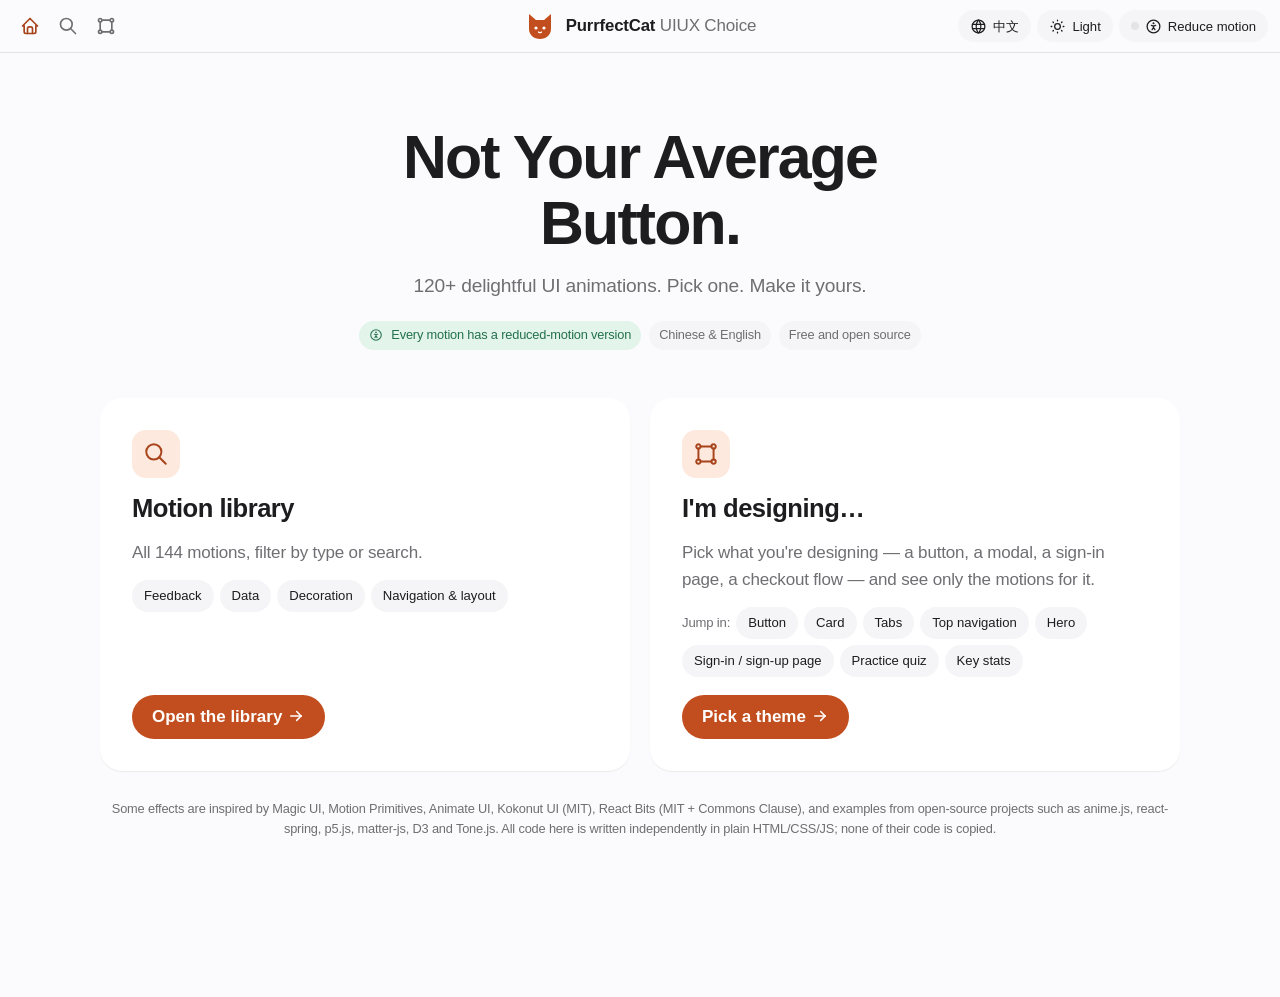
==== site/index.html @ 29e9e431 "First version of PurrfectCat" ====
<!doctype html>
<html lang="zh-CN">
<head>
<meta charset="utf-8">
<meta name="viewport" content="width=device-width, initial-scale=1">
<title>PurrfectCat UIUX Choice</title>
<meta name="description" content="选网站类型、选栏目、选动效，拿到提示词、需求清单和能运行的代码。每个动效都附带减弱动效方案。 Pick a site type, sections and motions — every motion ships with a reduced-motion version.">
<meta name="color-scheme" content="light dark">
<link rel="icon" href="data:image/svg+xml,%3Csvg xmlns='http://www.w3.org/2000/svg' viewBox='0 0 64 64'%3E%3Cpath fill='%23d95f2e' d='M10 8l14 12h16l14-12v30c0 12-10 20-22 20S10 50 10 38z'/%3E%3C/svg%3E">
<script>
  // 先设好主题和减弱动效，避免页面闪一下
  (function () {
    var d = document.documentElement, t = null, r = null;
    try { t = localStorage.getItem("pc-theme"); r = localStorage.getItem("pc-rm"); } catch (e) {}
    d.dataset.theme = t || (matchMedia("(prefers-color-scheme: dark)").matches ? "dark" : "light");
    d.dataset.rm = (r === null ? matchMedia("(prefers-reduced-motion: reduce)").matches : r === "1") ? "1" : "0";
  })();
</script>
<link rel="stylesheet" href="assets/style.css">
</head>
<body>
<a class="sr-only" href="#app">跳到主要内容 / Skip to content</a>
<header class="top">
  <div class="wrap">
    <div class="navicons" id="navicons"></div>
    <a class="brand" href="#" aria-label="PurrfectCat UIUX Choice — 首页 / Home">
      <svg viewBox="0 0 64 64" aria-hidden="true">
        <path fill="var(--accent)" d="M10 8l14 12h16l14-12v30c0 12-10 20-22 20S10 50 10 38z"/>
        <circle cx="24" cy="36" r="3.2" fill="var(--surface)"/>
        <circle cx="40" cy="36" r="3.2" fill="var(--surface)"/>
        <path d="M29 44q3 3 6 0" stroke="var(--surface)" stroke-width="2.4" fill="none" stroke-linecap="round"/>
      </svg>
      <div><b>PurrfectCat</b> <span>UIUX Choice</span><div id="tagline" class="sr-only"></div></div>
    </a>
    <div class="tools">
      <button type="button" class="chip" id="btn-lang"></button>
      <button type="button" class="chip" id="btn-theme"></button>
      <button type="button" class="chip" id="btn-rm" aria-pressed="false"></button>
    </div>
  </div>
</header>

<main class="wrap" id="app" tabindex="-1"></main>

<div class="bar" id="bar" hidden>
  <div class="wrap">
    <nav aria-label="步骤 / Steps"><ol class="steps" id="steps"></ol></nav>
    <div id="barsum"></div>
    <div class="helpbox" id="helpbox" hidden></div>
  </div>
</div>
<dialog id="dlg"></dialog>
<div class="toast" id="toast" role="status" aria-live="polite"></div>

<noscript><p class="wrap">这个网站需要开启 JavaScript。This site needs JavaScript.</p></noscript>
<script src="assets/content.js"></script>
<script src="assets/previews.js"></script>
<script src="assets/app.js"></script>
</body>
</html>
---- site/assets/style.css ----
/* PurrfectCat UIUX Choice */
:root {
  --bg: #fbfbfd;
  --surface: #ffffff;
  --surface-2: #f5f5f7;
  --ink: #1d1d1f;
  --muted: #6e6e73;
  --border: #e3e3e8;
  --accent: #c24e1f;
  --accent-ink: #a8431b;
  --accent-soft: #fde9dd;
  --ok: #23704c;
  --ok-soft: #e3f4ea;
  --bad: #c2413a;
  --bad-soft: #fbe5e3;
  --shadow-sm: 0 1px 2px rgb(0 0 0 / 0.04), 0 1px 1px rgb(0 0 0 / 0.03);
  --shadow-md: 0 8px 30px rgb(0 0 0 / 0.08);
  --r-sm: 10px;
  --r-md: 14px;
  --r-lg: 18px;
  --font: -apple-system, BlinkMacSystemFont, "SF Pro Text", "Segoe UI", Roboto, "PingFang SC", "Hiragino Sans GB", "Microsoft YaHei", sans-serif;
  --mono: ui-monospace, SFMono-Regular, Menlo, Consolas, monospace;
  --fast: 150ms;
  --base: 250ms;
  --ease: cubic-bezier(0.2, 0.8, 0.2, 1);
  color-scheme: light;
}
[data-theme="dark"] {
  --bg: #000000;
  --surface: #1c1c1e;
  --surface-2: #2c2c2e;
  --ink: #f5f5f7;
  --muted: #98989d;
  --border: #38383a;
  --accent: #f08a5d;
  --accent-ink: #f6a982;
  --accent-soft: #3b2519;
  --ok: #5cc493;
  --ok-soft: #173326;
  --bad: #ef7d74;
  --bad-soft: #3a1c1a;
  --shadow-sm: 0 1px 2px rgb(0 0 0 / 0.5);
  --shadow-md: 0 8px 30px rgb(0 0 0 / 0.6);
  color-scheme: dark;
}

* { box-sizing: border-box; }
html { -webkit-text-size-adjust: 100%; }
body { margin: 0; background: var(--bg); color: var(--ink); font: 16px/1.6 var(--font); }
a { color: var(--accent-ink); }
button { font: inherit; color: inherit; }
:focus-visible { outline: 3px solid var(--accent); outline-offset: 2px; border-radius: 6px; }
.sr-only { position: absolute; width: 1px; height: 1px; overflow: hidden; clip: rect(0 0 0 0); white-space: nowrap; }
code { font-family: var(--mono); font-size: 0.88em; background: var(--surface-2); padding: 0.1em 0.35em; border-radius: 5px; }

.wrap { max-width: 1120px; margin: 0 auto; padding: 0 20px; }

/* ---------- 顶栏 ---------- */
.top { position: sticky; top: 0; z-index: 20; background: color-mix(in srgb, var(--bg) 88%, transparent); backdrop-filter: blur(10px); border-bottom: 1px solid var(--border); }
.top .wrap { display: flex; align-items: center; gap: 12px; height: 60px; }
.brand { display: flex; align-items: center; gap: 10px; text-decoration: none; color: var(--ink); margin-right: auto; }
.brand svg { width: 32px; height: 32px; flex: none; }
.brand b { font-size: 1.05rem; letter-spacing: -0.01em; }
.brand span { color: var(--muted); font-weight: 500; }
.tools { display: flex; gap: 6px; align-items: center; }
.chip { display: inline-flex; align-items: center; gap: 6px; height: 36px; padding: 0 12px; border: 1px solid var(--border); border-radius: 999px; background: var(--surface); cursor: pointer; font-size: 0.875rem; white-space: nowrap; }
.chip:hover { border-color: var(--accent); }
.chip[aria-pressed="true"] { background: var(--accent-soft); border-color: var(--accent); color: var(--accent-ink); }
.chip .dot { width: 8px; height: 8px; border-radius: 50%; background: var(--border); }
.chip[aria-pressed="true"] .dot { background: var(--accent); }

/* ---------- 步骤条 ---------- */
.steps { display: flex; gap: 8px; list-style: none; padding: 6px 0 10px; margin: 0; overflow-x: auto; }
.steps li { flex: 1; min-width: 120px; }
.steps button { width: 100%; display: flex; align-items: center; gap: 10px; padding: 10px 12px; border: 0; border-radius: var(--r-md); background: transparent; color: var(--muted); cursor: pointer; text-align: left; }
.steps button:disabled { cursor: default; opacity: 0.55; }
.steps .n { width: 26px; height: 26px; flex: none; display: grid; place-items: center; border-radius: 50%; border: 2px solid var(--border); font-size: 0.8rem; font-weight: 700; }
.steps [aria-current="step"] { background: var(--surface); color: var(--ink); box-shadow: var(--shadow-sm); }
.steps [aria-current="step"] .n { border-color: var(--accent); background: var(--accent); color: #fff; }
.steps .done .n { border-color: var(--accent); color: var(--accent-ink); }
.steps small { display: block; font-size: 0.75rem; white-space: nowrap; }

/* ---------- 标题区 ---------- */
.head { padding: 28px 0 18px; }
.head h1 { font-size: clamp(1.6rem, 3.2vw, 2.3rem); line-height: 1.2; letter-spacing: -0.02em; margin: 0 0 8px; }
.head p { margin: 0; color: var(--muted); max-width: 62ch; }
.hero-note { display: flex; flex-wrap: wrap; gap: 8px; margin-top: 14px; }
.pill { display: inline-flex; align-items: center; gap: 6px; padding: 4px 10px; border-radius: 999px; background: var(--surface-2); font-size: 0.8rem; color: var(--muted); }
.pill.accent { background: var(--accent-soft); color: var(--accent-ink); }
.pill.ok { background: var(--ok-soft); color: var(--ok); }

/* ---------- 网格与卡片 ---------- */
.grid { display: grid; gap: 14px; grid-template-columns: repeat(auto-fill, minmax(240px, 1fr)); padding-bottom: 120px; }
.card { position: relative; background: var(--surface); border: 1.5px solid var(--border); border-radius: var(--r-lg); padding: 18px; transition: border-color var(--fast), box-shadow var(--fast), transform var(--fast) var(--ease); }
.card.pick { cursor: pointer; }
.card.pick:hover { border-color: color-mix(in srgb, var(--accent) 50%, var(--border)); box-shadow: var(--shadow-md); }
.card.is-on { border-color: var(--accent); box-shadow: 0 0 0 3px var(--accent-soft); }
.card.is-off { opacity: 0.6; }
.card h3 { margin: 0 0 4px; font-size: 1.05rem; }
.card p { margin: 0; color: var(--muted); font-size: 0.9rem; }
.card .icon { font-size: 1.7rem; line-height: 1; margin-bottom: 10px; }
.card .meta { display: flex; flex-wrap: wrap; gap: 6px; margin-top: 12px; }
.card .ex { font-size: 0.8rem; margin-top: 6px; }
.card input[type="checkbox"], .card input[type="radio"] { position: absolute; opacity: 0; inset: 0; width: 100%; height: 100%; margin: 0; cursor: pointer; }
.card input:disabled { cursor: not-allowed; }
.card:has(input:focus-visible) { outline: 3px solid var(--accent); outline-offset: 2px; }
.check-mark { position: absolute; top: 14px; right: 14px; width: 24px; height: 24px; border-radius: 50%; border: 2px solid var(--border); display: grid; place-items: center; background: var(--surface); }
.check-mark svg { width: 14px; height: 14px; stroke: #fff; stroke-width: 3; fill: none; opacity: 0; }
.is-on .check-mark { background: var(--accent); border-color: var(--accent); }
.is-on .check-mark svg { opacity: 1; }
.card .more { position: relative; z-index: 2; margin-top: 12px; }
.linkbtn { border: 0; background: none; padding: 0; color: var(--accent-ink); cursor: pointer; font-size: 0.85rem; text-decoration: underline; text-underline-offset: 3px; }
.req { margin: 10px 0 0; padding: 12px; border-radius: var(--r-md); background: var(--surface-2); font-size: 0.85rem; color: var(--ink); }
.req dt { font-weight: 700; }
.req dd { margin: 0 0 8px; color: var(--muted); }

.group-title { display: flex; align-items: baseline; gap: 10px; margin: 26px 0 12px; }
.group-title h2 { margin: 0; font-size: 1.15rem; }
.group-title p { margin: 0; color: var(--muted); font-size: 0.9rem; }
.grid.flush { padding-bottom: 0; }
.spacer { height: 120px; }

/* ---------- 动效卡 ---------- */
.tabs { display: flex; gap: 6px; flex-wrap: wrap; margin: 4px 0 6px; }
.tabs button { height: 36px; padding: 0 14px; border-radius: 999px; border: 1px solid var(--border); background: var(--surface); cursor: pointer; font-size: 0.9rem; }
.tabs button[aria-selected="true"] { background: var(--ink); color: var(--bg); border-color: var(--ink); }
.tabs .count { opacity: 0.6; margin-left: 4px; }

.mcard { padding: 0; overflow: hidden; display: flex; flex-direction: column; }
.stage { position: relative; height: 132px; display: grid; place-items: center; background: var(--surface-2); border-bottom: 1px solid var(--border); overflow: hidden; isolation: isolate; }
.stage .hint { position: absolute; left: 10px; bottom: 8px; font-size: 0.72rem; color: var(--muted); pointer-events: none; }
.stage .playbtn { position: absolute; right: 8px; bottom: 8px; z-index: 3; height: 28px; padding: 0 10px; border-radius: 999px; border: 1px solid var(--border); background: var(--surface); font-size: 0.75rem; cursor: pointer; }
.mcard .stage { z-index: 1; cursor: pointer; }
.mcard .check-mark { top: 146px; }
.mcard .foot .more { white-space: nowrap; }
.mcard .body { padding: 14px 16px 6px; flex: 1; }
.mcard .body h3 { padding-right: 30px; }
.mcard .foot { display: flex; justify-content: space-between; align-items: center; gap: 8px; padding: 10px 16px 14px; }
.mcard .facts { font-size: 0.78rem; color: var(--muted); }
.usedin { font-size: 0.78rem; color: var(--muted); margin-top: 8px; }
.refline { font-size: 0.75rem; color: var(--muted); margin: 4px 0 0; }
.ext .stage { background: repeating-linear-gradient(-45deg, var(--surface-2) 0 10px, var(--surface) 10px 20px); }
.ext .stage span { padding: 6px 12px; border-radius: 999px; background: var(--surface); border: 1px solid var(--border); font-size: 0.8rem; color: var(--muted); }

.group-title.cat { margin-top: 34px; padding-top: 18px; border-top: 1px solid var(--border); }
.mgroup { margin: 14px 0 6px; }
.mgroup__title { display: flex; align-items: center; gap: 8px; margin: 0 0 10px; font-size: 0.95rem; }
.mtools { display: flex; flex-wrap: wrap; align-items: center; gap: 10px 14px; margin: 12px 0 0; font-size: 0.85rem; color: var(--muted); }
.pill.rec { font-size: 0.7rem; padding: 2px 8px; vertical-align: 2px; }

.entry { display: flex; align-items: center; justify-content: space-between; gap: 12px 20px; flex-wrap: wrap; margin: 0 0 16px; padding: 14px 18px; border: 1.5px dashed var(--accent); border-radius: var(--r-lg); background: var(--accent-soft); }
.entry b { display: block; }
.entry span { color: var(--muted); font-size: 0.9rem; }
.back-site { margin-bottom: 10px; }
.chips { display: flex; flex-wrap: wrap; gap: 6px; margin: 10px 0; }
.chips .chip { height: 32px; font-size: 0.82rem; }
.search input { width: min(420px, 100%); height: 40px; padding: 0 14px; border: 1.5px solid var(--border); border-radius: 999px; background: var(--surface); color: var(--ink); font: inherit; }
.search input:focus-visible { outline: 3px solid var(--accent); outline-offset: 1px; }
.mgroup__title small { color: var(--muted); font-weight: 400; font-size: 0.8rem; }
.pill.tpill { padding: 1px 8px; font-size: 0.72rem; background: var(--surface-2); }
.empty { color: var(--muted); padding: 30px 0; }

/* ---------- 首页 ---------- */
.home { padding: 40px 0 80px; }
.home h1 { font-size: clamp(1.8rem, 4vw, 2.8rem); line-height: 1.15; letter-spacing: -0.02em; margin: 0 0 12px; max-width: 20ch; }
.home__lead { color: var(--muted); max-width: 60ch; margin: 0; font-size: 1.05rem; }
.entries { display: grid; grid-template-columns: repeat(auto-fit, minmax(300px, 1fr)); gap: 16px; margin: 32px 0 24px; }
.entry-card { display: flex; flex-direction: column; gap: 10px; padding: 24px; border: 1.5px solid var(--border); border-radius: var(--r-lg); background: var(--surface); }
.entry-card__icon { font-size: 2rem; line-height: 1; }
.entry-card h2 { margin: 0; font-size: 1.35rem; }
.entry-card p { margin: 0; color: var(--muted); }
.entry-card__chips { display: flex; flex-wrap: wrap; gap: 6px; align-items: center; margin: 4px 0 8px; }
.entry-card__chips .chip { height: 32px; font-size: 0.82rem; }
.entry-card .btn { align-self: flex-start; margin-top: auto; }
.quick { font-size: 0.82rem; color: var(--muted); }
.steps[hidden], .bar[hidden] { display: none; }

/* ---------- 筛选与分组 ---------- */
.filters { display: flex; flex-wrap: wrap; gap: 6px; align-items: center; margin: 4px 0 12px; }
.filters__label { font-size: 0.85rem; color: var(--muted); margin-right: 4px; }
.filters .chip { height: 32px; font-size: 0.82rem; }
.fblock { margin: 8px 0 28px; padding-top: 18px; border-top: 1px solid var(--border); }
.fblock__title { margin: 0 0 6px; font-size: 1.3rem; }
.cards { display: grid; gap: 12px; grid-template-columns: repeat(auto-fill, minmax(210px, 1fr)); }

/* ---------- 动效卡：预览 + 名字 + 复制 ---------- */
.mcard { padding: 0; overflow: hidden; display: flex; flex-direction: column; }
.mcard .stage { height: 128px; }
.pickbox { position: absolute; top: 134px; right: 10px; z-index: 3; width: 32px; height: 32px; display: grid; place-items: center; cursor: pointer; }
.pickbox .check-mark { position: static; width: 26px; height: 26px; }
.pickbox:hover .check-mark { border-color: var(--accent); }
.mcard:has(input:focus-visible) { outline: none; }
.pickbox:has(input:focus-visible) .check-mark { outline: 3px solid var(--accent); outline-offset: 2px; }
.mcard .playbtn { width: 28px; padding: 0; }
.mbody { position: relative; z-index: 2; display: flex; align-items: center; gap: 6px; flex-wrap: wrap; padding: 10px 44px 4px 14px; }
.mname { border: 0; background: none; padding: 0; font: inherit; font-weight: 700; color: var(--ink); text-align: left; cursor: pointer; text-decoration: underline; text-decoration-color: transparent; text-underline-offset: 3px; transition: text-decoration-color var(--fast); }
.mname:hover { text-decoration-color: currentColor; }
.copies { position: relative; z-index: 2; display: flex; flex-wrap: wrap; gap: 6px; padding: 6px 14px 14px; }
.cbtn { height: 28px; padding: 0 10px; border: 1px solid var(--border); border-radius: 8px; background: var(--surface-2); color: var(--ink); font: 600 0.75rem var(--font); cursor: pointer; text-decoration: none; display: inline-flex; align-items: center; }
.cbtn { transition: background-color var(--fast), border-color var(--fast), color var(--fast), transform var(--fast) var(--ease), box-shadow var(--fast); }
.cbtn:hover, .cbtn:focus-visible { border-color: var(--accent); background: var(--accent-soft); color: var(--accent-ink); transform: translateY(-1px); box-shadow: var(--shadow-sm); }
.cbtn:active { transform: scale(0.96); }
.cbtn:first-child { background: var(--accent-soft); border-color: transparent; color: var(--accent-ink); }
.cbtn:first-child:hover, .cbtn:first-child:focus-visible { background: var(--accent); border-color: var(--accent); color: #fff; }
[data-theme="dark"] .cbtn:first-child:hover, [data-theme="dark"] .cbtn:first-child:focus-visible { color: #1b120c; }
.cbtn.is-copied, .cbtn.is-copied:hover { background: var(--ok-soft); border-color: var(--ok); color: var(--ok); }
[data-rm="1"] .cbtn:hover, [data-rm="1"] .cbtn:focus-visible, [data-rm="1"] .cbtn:active { transform: none; }

/* 四大类：下划线标签（第一层），类型：小圆角按钮（第二层） */
.cattabs { position: relative; display: flex; gap: 4px; margin: 4px 0 14px; border-bottom: 1px solid var(--border); overflow-x: auto; scrollbar-width: none; }
.cattabs button { flex: none; padding: 10px 14px 12px; border: 0; background: none; color: var(--muted); font: inherit; font-size: 1.05rem; font-weight: 600; cursor: pointer; white-space: nowrap; transition: color var(--fast); }
.cattabs button:hover { color: var(--ink); }
.cattabs button[aria-selected="true"] { color: var(--ink); }
.cattabs .count { margin-left: 6px; font-size: 0.8rem; font-weight: 500; color: var(--muted); }
.cattabs__bar { position: absolute; left: 0; bottom: -1px; height: 3px; width: var(--w, 0); transform: translateX(var(--x, 0)); border-radius: 3px 3px 0 0; background: var(--accent); transition: transform var(--base) var(--ease), width var(--base) var(--ease); }
[data-rm="1"] .cattabs__bar { transition: none; }
.typefilters .chip { height: 30px; font-size: 0.8rem; }

/* ---------- 检查清单 ---------- */
.checklist-panel summary { cursor: pointer; display: grid; gap: 4px; list-style: none; }
.checklist-panel summary::-webkit-details-marker { display: none; }
.checklist-panel summary b::before { content: "▸ "; color: var(--muted); }
.checklist-panel[open] summary b::before { content: "▾ "; }
.checklist-panel summary span { color: var(--muted); font-size: 0.9rem; }
.check-group h3 { margin: 18px 0 6px; font-size: 1rem; }
.checks { list-style: none; margin: 10px 0 0; padding: 0; display: grid; gap: 6px; }
.checks label { display: flex; gap: 10px; align-items: flex-start; font-size: 0.9rem; cursor: pointer; }
.checks input { margin-top: 4px; accent-color: var(--accent); }
.checks input:checked + span { color: var(--muted); text-decoration: line-through; }

/* ---------- 底栏 ---------- */
.bar { position: fixed; left: 0; right: 0; bottom: 0; z-index: 15; background: color-mix(in srgb, var(--surface) 94%, transparent); backdrop-filter: blur(10px); border-top: 1px solid var(--border); }
.bar .wrap { display: flex; align-items: center; gap: 12px; min-height: 72px; padding-top: 10px; padding-bottom: calc(10px + env(safe-area-inset-bottom)); }
.bar .sum { margin-right: auto; font-size: 0.9rem; color: var(--muted); min-width: 0; }
.bar .sum b { color: var(--ink); }
.btn { height: 44px; padding: 0 20px; border-radius: 999px; border: 1.5px solid var(--border); background: var(--surface); cursor: pointer; font-weight: 600; white-space: nowrap; }
.btn:hover { border-color: var(--ink); }
.btn.primary { background: var(--accent); border-color: var(--accent); color: #fff; }
.btn.primary:hover { background: var(--accent-ink); border-color: var(--accent-ink); }
[data-theme="dark"] .btn.primary { color: #1b120c; }
.btn:disabled { opacity: 0.45; cursor: not-allowed; }
.btn.sm { height: 34px; padding: 0 14px; font-size: 0.85rem; }

/* ---------- 结果页 ---------- */
.result { display: grid; gap: 16px; padding-bottom: 120px; }
.panel { background: var(--surface); border: 1.5px solid var(--border); border-radius: var(--r-lg); padding: 20px; }
.panel h2 { margin: 0 0 6px; font-size: 1.1rem; }
.panel > p { margin: 0 0 12px; color: var(--muted); font-size: 0.9rem; }
.panel .row { display: flex; gap: 8px; flex-wrap: wrap; margin-top: 12px; }
pre { margin: 0; max-height: 420px; overflow: auto; padding: 16px; border-radius: var(--r-md); background: #1d1814; color: #f1e8df; font: 13px/1.55 var(--mono); white-space: pre-wrap; word-break: break-word; }
.checklist { margin: 0; padding: 0; list-style: none; display: grid; gap: 12px; }
.checklist > li { border: 1px solid var(--border); border-radius: var(--r-md); padding: 14px; }
.checklist h3 { margin: 0 0 6px; font-size: 1rem; display: flex; gap: 8px; align-items: center; flex-wrap: wrap; }
.checklist ul { margin: 6px 0 0; padding-left: 1.2em; color: var(--muted); font-size: 0.9rem; }
.checklist .rmline { color: var(--ok); }
.toast { position: fixed; left: 50%; bottom: 96px; transform: translateX(-50%); z-index: 40; padding: 10px 16px; border-radius: 999px; background: var(--ink); color: var(--bg); font-size: 0.9rem; opacity: 0; pointer-events: none; transition: opacity var(--base); }
.toast.on { opacity: 1; }

/* ---------- 详情弹窗 ---------- */
dialog { width: min(760px, calc(100vw - 24px)); max-height: calc(100vh - 40px); padding: 0; border: 1px solid var(--border); border-radius: var(--r-lg); background: var(--surface); color: var(--ink); box-shadow: var(--shadow-md); }
dialog::backdrop { background: rgb(20 12 6 / 0.45); }
.dlg-head { position: sticky; top: 0; display: flex; align-items: flex-start; gap: 12px; padding: 18px 20px; background: var(--surface); border-bottom: 1px solid var(--border); z-index: 1; }
.dlg-head h2 { margin: 0; font-size: 1.2rem; }
.dlg-head p { margin: 2px 0 0; color: var(--muted); font-size: 0.9rem; }
.dlg-head .btn { margin-left: auto; }
.dlg-body { padding: 4px 20px 20px; }
.dlg-body h3 { font-size: 0.95rem; margin: 18px 0 6px; }
.dlg-body ul { margin: 0; padding-left: 1.2em; }
.dlg-body .stage { height: 170px; border: 1px solid var(--border); border-radius: var(--r-md); margin-top: 16px; }
.codetabs { display: flex; gap: 6px; margin: 8px 0; }
.codetabs button { height: 30px; padding: 0 12px; border-radius: 8px; border: 1px solid var(--border); background: var(--surface); cursor: pointer; font: 600 0.8rem var(--mono); }
.codetabs button[aria-selected="true"] { background: var(--ink); color: var(--bg); }

.foot-note { color: var(--muted); font-size: 0.8rem; padding: 0 0 110px; }

.steps button > span:last-child { white-space: nowrap; }
.chip .ic { font-size: 0.95rem; }
@media (max-width: 640px) {
  .brand span, .chip .lbl { display: none; }
  .chip { padding: 0 10px; }
  .top .wrap { gap: 8px; }
  .steps { gap: 4px; }
  .steps small { display: none; }
  .steps li { flex: 0 0 auto; min-width: 0; }
  .steps button { padding: 8px; }
  .steps button > span:last-child { display: none; }
  .steps [aria-current="step"] > span:last-child { display: inline; }
  .bar .sum { font-size: 0.8rem; }
  .btn { padding: 0 16px; }
}

/* ======================================================
   预览舞台：每个动效的迷你演示
   ====================================================== */
.stage > * { transition-timing-function: var(--ease); }
.pv-card { width: 150px; padding: 10px; border-radius: 12px; background: var(--surface); border: 1.5px solid var(--border); display: grid; gap: 2px; font-size: 0.8rem; transition: transform 150ms var(--ease), box-shadow 150ms, border-color 150ms; }
.pv-card small { color: var(--muted); }
.pv-cover { height: 34px; border-radius: 8px; background: linear-gradient(135deg, var(--accent-soft), #e8e2ff); margin-bottom: 4px; }
.pv-card.on { transform: translateY(-4px); box-shadow: var(--shadow-md); border-color: var(--accent); }

.pv-bookmark svg { width: 44px; height: 44px; fill: transparent; stroke: var(--muted); stroke-width: 1.8; stroke-linejoin: round; transition: fill 200ms, stroke 200ms; }
.pv-bookmark { display: inline-block; }
.pv-bookmark.on svg { fill: var(--accent); stroke: var(--accent); }
.pv-bookmark.on { animation: pv-pop 350ms var(--ease); }
@keyframes pv-pop { 0% { transform: scale(1); } 40% { transform: scale(1.3); } 100% { transform: scale(1); } }

.pv-play { position: relative; width: 60px; height: 60px; border-radius: 50%; background: var(--accent); display: grid; place-items: center; }
.pv-play svg { position: absolute; width: 26px; height: 26px; fill: #fff; transition: opacity 250ms, transform 250ms var(--ease); }
.pv-play .i-pause { opacity: 0; transform: rotate(-90deg) scale(0.6); }
.pv-play.on .i-play { opacity: 0; transform: rotate(90deg) scale(0.6); }
.pv-play.on .i-pause { opacity: 1; transform: none; }

.pv-options { display: flex; gap: 8px; }
.pv-opt { position: relative; width: 52px; height: 44px; display: grid; place-items: center; border: 2px solid var(--border); border-radius: 10px; background: var(--surface); font-weight: 700; transition: border-color 150ms, background 150ms; }
.pv-opt.on { border-color: var(--accent); background: var(--accent-soft); }
.pv-opt.on::after { content: ""; position: absolute; inset: -2px; border-radius: inherit; animation: pv-pulse 400ms var(--ease); }
@keyframes pv-pulse { from { box-shadow: 0 0 0 0 color-mix(in srgb, var(--accent) 45%, transparent); } to { box-shadow: 0 0 0 12px transparent; } }
.pv-wrong.on { border-color: var(--bad); background: var(--bad-soft); animation: pv-shake 300ms ease-in-out; }
.pv-wrong.on::after { animation: none; }
@keyframes pv-shake { 0%, 100% { transform: translateX(0); } 20%, 60% { transform: translateX(-6px); } 40%, 80% { transform: translateX(6px); } }
.pv-hint { position: absolute; top: 18px; color: var(--bad); font-weight: 600; opacity: 0; transition: opacity 150ms; }
.pv-hint.on { opacity: 1; }

.pv-confetti { position: relative; display: grid; place-items: center; }
.pv-btn { padding: 8px 18px; border-radius: 999px; background: var(--accent); color: #fff; font-weight: 700; font-size: 0.85rem; }
.pv-confetti i { position: absolute; width: 7px; height: 11px; border-radius: 2px; pointer-events: none; animation: pv-confetti 900ms cubic-bezier(0.1, 0.7, 0.3, 1) forwards; }
@keyframes pv-confetti { from { transform: translate(0, 0) rotate(0); opacity: 1; } to { transform: translate(var(--x), var(--y)) rotate(var(--r)); opacity: 0; } }
.pv-badge { position: absolute; top: -34px; white-space: nowrap; padding: 3px 10px; border-radius: 999px; background: var(--ok-soft); color: var(--ok); font-weight: 700; font-size: 0.8rem; opacity: 0; }
.pv-badge.on { animation: pv-badge 2s linear forwards; }
@keyframes pv-badge { 0%, 85% { opacity: 1; } 100% { opacity: 0; } }

.pv-progress { width: 70%; height: 12px; border-radius: 999px; background: var(--border); overflow: hidden; }
.pv-progress span { display: block; height: 100%; width: 100%; background: var(--accent); border-radius: inherit; transform: scaleX(0); transform-origin: left; transition: transform 800ms var(--ease); }
.pv-progress.on span { transform: scaleX(0.7); }
.pv-pct { position: absolute; top: 28px; color: var(--muted); font-weight: 600; }

.stage:has(.pv-num) { align-content: center; gap: 0; }
.pv-num { font-size: 2rem; font-variant-numeric: tabular-nums; letter-spacing: -0.02em; }
.stage:has(.pv-num) small { color: var(--muted); }

.pv-streak { font-size: 1.6rem; font-weight: 800; padding: 6px 14px; border-radius: 999px; }
.pv-streak b { display: inline-block; }
.pv-streak.on b { animation: pv-bump 400ms var(--ease); }
@keyframes pv-bump { 0% { transform: translateY(0) scale(1); } 40% { transform: translateY(-8px) scale(1.25); } 100% { transform: none; } }

.stage:has(.pv-check) { display: flex; gap: 10px; }
.pv-check { width: 34px; height: 34px; border-radius: 50%; background: var(--ok-soft); display: grid; place-items: center; }
.pv-check svg { width: 20px; height: 20px; fill: none; stroke: var(--ok); stroke-width: 3; stroke-linecap: round; stroke-linejoin: round; stroke-dasharray: 24; stroke-dashoffset: 24; }
.pv-check.on svg { stroke-dashoffset: 0; transition: stroke-dashoffset 400ms var(--ease); }

.pv-reveal { width: 70%; display: grid; gap: 6px; }
.pv-reveal span { height: 8px; border-radius: 4px; background: var(--border); }
.pv-reveal span:last-child { width: 60%; }
.pv-reveal.on { animation: pv-rise 400ms var(--ease) both; }
@keyframes pv-rise { from { opacity: 0; transform: translateY(16px); } to { opacity: 1; transform: none; } }
@keyframes pv-fade { from { opacity: 0; } to { opacity: 1; } }

.pv-stagger { display: grid; grid-template-columns: repeat(4, 34px); gap: 8px; }
.pv-stagger span { height: 46px; border-radius: 8px; background: var(--surface); border: 1.5px solid var(--border); }
.pv-stagger.on span { animation: pv-rise 400ms var(--ease) both; animation-delay: calc(var(--i) * 60ms); }

.pv-flip { width: 150px; height: 80px; perspective: 600px; }
.pv-flip__in { position: relative; width: 100%; height: 100%; transform-style: preserve-3d; transition: transform 400ms var(--ease); }
.pv-flip__in span { position: absolute; inset: 0; display: grid; place-items: center; border-radius: 12px; border: 1.5px solid var(--border); background: var(--surface); font-weight: 700; backface-visibility: hidden; transition: opacity 400ms; }
.pv-flip__in .b { transform: rotateY(180deg); background: var(--accent-soft); color: var(--accent-ink); }
.pv-flip.on .pv-flip__in { transform: rotateY(180deg); }

.pv-glow { position: absolute; inset: 0; background: var(--accent-soft); z-index: -1; }
.pv-glow span { position: absolute; width: 70%; aspect-ratio: 1; border-radius: 50%; filter: blur(28px); opacity: 0.6; }
.pv-glow .a { background: #f7b38f; top: -40%; left: -15%; }
.pv-glow .b { background: #b9b3ff; bottom: -50%; right: -15%; }
.pv-glow.on span { animation: pv-drift 3.5s ease-in-out infinite alternate; }
.pv-glow.on .b { animation-delay: -1.7s; }
@keyframes pv-drift { to { transform: translate(30%, 25%) scale(1.15); } }
[data-theme="dark"] .pv-glow .a { background: #8a4527; }
[data-theme="dark"] .pv-glow .b { background: #3e3a8a; }


/* ---------- 做题栏目新增动效的预览 ---------- */
.pv-wide { width: auto; padding: 0 14px; gap: 8px; display: inline-flex; }
.pv-opt small { font-size: 0.72rem; font-weight: 700; }
.pv-col { display: grid; gap: 8px; justify-items: center; }
.pv-fill { overflow: hidden; isolation: isolate; }
.pv-fill::before { content: ""; position: absolute; inset: 0; z-index: -1; background: var(--accent-soft); transform: scaleX(0); transform-origin: left; transition: transform 250ms var(--ease); }
.pv-fill.sel { border-color: var(--accent); }
.pv-fill.sel::before { transform: scaleX(1); }
.pv-chk::after { content: "✓"; position: absolute; top: -8px; right: -8px; width: 20px; height: 20px; border-radius: 50%; display: grid; place-items: center; background: var(--accent); color: #fff; font-size: 12px; transform: scale(0); transition: transform 250ms cubic-bezier(0.34, 1.56, 0.64, 1); }
.pv-chk.sel { border-color: var(--accent); background: var(--accent-soft); }
.pv-chk.sel::after { transform: scale(1); }
.pv-right { border-color: var(--ok); background: var(--ok-soft); color: var(--ok); }
.pv-bad { border-color: var(--bad); background: var(--bad-soft); color: var(--bad); }
.pv-right.glow { animation: pv-glow 700ms var(--ease); }
@keyframes pv-glow { 0% { box-shadow: 0 0 0 0 color-mix(in srgb, var(--ok) 50%, transparent); } 70% { box-shadow: 0 0 0 14px transparent; } 100% { box-shadow: none; } }
.pv-right.bounce { animation: pv-bounce 450ms cubic-bezier(0.34, 1.56, 0.64, 1); }
@keyframes pv-bounce { 40% { transform: scale(1.08); } }
.pv-hintbox { padding: 4px 10px; border-left: 3px solid #f59e0b; border-radius: 6px; background: #fffbeb; color: #92400e; font-size: 0.78rem; opacity: 0; }
[data-theme="dark"] .pv-hintbox { background: #3a2e12; color: #f8d48a; }
.pv-hintbox.on { animation: pv-hint 250ms var(--ease) both; }
@keyframes pv-hint { from { opacity: 0; transform: translateY(-6px); } to { opacity: 1; transform: none; } }
.pv-ans { color: var(--muted); }
.pv-ans small { opacity: 0; }
.pv-ans.show { animation: pv-ans 400ms var(--ease) 300ms both; border-style: dashed; }
.pv-ans.show small { opacity: 1; transition: opacity 200ms 300ms; color: var(--ok); }
@keyframes pv-ans { from { border-color: var(--border); background: var(--surface); } to { border-color: var(--ok); background: var(--ok-soft); color: var(--ok); } }
.pv-press { transition: transform 150ms var(--ease), filter 150ms; }
.pv-press.on { transform: scale(0.94); }
.pv-arrow { display: inline-block; font-style: normal; }
.pv-arrow.on { animation: pv-nudge 600ms ease-in-out 2; }
@keyframes pv-nudge { 50% { transform: translateX(6px); } }
.pv-ring, .pv-timer { position: relative; width: 74px; height: 74px; display: grid; place-items: center; }
.pv-ring svg, .pv-timer svg { position: absolute; inset: 0; transform: rotate(-90deg); }
.pv-ring circle, .pv-timer circle { fill: none; stroke: var(--border); stroke-width: 3.5; }
.pv-ring .bar { stroke: var(--accent); stroke-linecap: round; stroke-dasharray: 100; stroke-dashoffset: 100; transition: stroke-dashoffset 600ms var(--ease); }
.pv-ring.on .bar { stroke-dashoffset: 33.3; }
.pv-ring b, .pv-timer b { font-size: 0.9rem; font-variant-numeric: tabular-nums; }
.pv-dots { display: flex; gap: 12px; }
.pv-dots i { width: 12px; height: 12px; border-radius: 50%; background: var(--border); transition: transform 250ms cubic-bezier(0.34, 1.56, 0.64, 1), background-color 250ms, box-shadow 250ms; }
.pv-dots i.done { background: var(--accent); }
.pv-dots i.cur { transform: scale(1.35); background: var(--surface); box-shadow: 0 0 0 2px var(--accent); }
.pv-seg { display: flex; gap: 5px; width: 72%; }
.pv-seg i { position: relative; flex: 1; height: 10px; border-radius: 99px; background: var(--border); overflow: hidden; }
.pv-seg i::after { content: ""; position: absolute; inset: 0; transform: scaleX(0); transform-origin: left; }
.pv-seg i.r::after { background: var(--ok); }
.pv-seg i.w::after { background: repeating-linear-gradient(-45deg, var(--bad) 0 4px, #f3a19b 4px 8px); }
.pv-seg.on i::after { transform: scaleX(1); transition: transform 400ms var(--ease); transition-delay: calc(var(--i) * 300ms); }
.pv-flame { font-size: 1.5rem; font-weight: 800; display: inline-flex; align-items: center; gap: 6px; }
.pv-flame i { font-style: normal; display: inline-block; transform-origin: 50% 85%; transform: scale(calc(1 + var(--l, 0) * 0.18)); transition: transform 250ms cubic-bezier(0.34, 1.56, 0.64, 1); }
.pv-flame[data-l="0"] i { filter: grayscale(1); opacity: 0.5; transition: none; }
.pv-flame.flare i { animation: pv-flicker 500ms ease-in-out; }
@keyframes pv-flicker { 25% { rotate: -10deg; } 75% { rotate: 8deg; } }
.stage:has(.pv-combo) { display: flex; gap: 10px; }
.pv-streak.sm { font-size: 1.3rem; }
.pv-combo { padding: 3px 9px; border-radius: 7px; background: #c2410c; color: #fff; font-size: 0.85rem; font-weight: 800; }
.pv-combo[hidden] { display: none; }
.pv-combo.on { animation: pv-combo 450ms cubic-bezier(0.34, 1.56, 0.64, 1); }
@keyframes pv-combo { 0% { transform: scale(0.6) rotate(-8deg); opacity: 0; } 60% { transform: scale(1.15) rotate(3deg); opacity: 1; } }
.pv-stars { display: flex; gap: 8px; font-size: 2.2rem; line-height: 1; color: var(--border); }
.pv-stars i { font-style: normal; display: inline-block; }
.pv-stars i.lit { color: #f59e0b; }
.pv-stars.on i.lit { animation: pv-star 400ms cubic-bezier(0.34, 1.56, 0.64, 1) both; animation-delay: calc(var(--i) * 200ms + 100ms); }
@keyframes pv-star { 0% { transform: scale(0.3); color: var(--border); } 70% { transform: scale(1.25); } 100% { transform: scale(1); color: #f59e0b; } }
.pv-xp { width: 72%; font-size: 0.8rem; }
.pv-xp .h { display: flex; justify-content: space-between; margin-bottom: 4px; }
.pv-xp .h b { display: inline-block; }
.pv-xp .h b.up { color: var(--ok); animation: pv-bounce 500ms cubic-bezier(0.34, 1.56, 0.64, 1); }
.pv-xp .h span { color: var(--accent-ink); font-weight: 700; }
.pv-xp .t { height: 10px; border-radius: 99px; background: var(--border); overflow: hidden; }
.pv-xp .t i { display: block; height: 100%; background: linear-gradient(90deg, var(--accent), #8b5cf6); transform-origin: left; transform: scaleX(0.8); transition: transform 800ms var(--ease); }
.pv-timer .bar { stroke: var(--accent); stroke-dasharray: 100; stroke-dashoffset: var(--used, 0); transition: stroke-dashoffset 260ms linear, stroke 250ms; }
.pv-timer.low .bar { stroke: #f59e0b; }
.pv-count { display: inline-flex; align-items: center; gap: 8px; padding: 6px 14px; border-radius: 99px; background: var(--surface); font-size: 1.3rem; font-weight: 800; font-variant-numeric: tabular-nums; transition: background-color 250ms, color 250ms; }
.pv-count b { display: inline-block; }
.pv-count small { font-size: 0.75rem; }
.pv-count.low { background: #fff7ed; color: #c2410c; }
[data-theme="dark"] .pv-count.low { background: #3b2213; color: #f6a26b; }
.pv-count.low b { animation: pv-pulse 260ms ease-in-out infinite; }
@keyframes pv-pulse { 50% { transform: scale(1.12); } }
.pv-slide { position: relative; width: 150px; height: 80px; overflow: hidden; border-radius: 12px; display: grid; }
.pv-slide span { grid-area: 1 / 1; display: grid; place-items: center; border-radius: 12px; border: 1.5px solid var(--border); background: var(--surface); font-weight: 700; transition: transform 400ms var(--ease), opacity 400ms; }
.pv-slide .b { transform: translateX(100%); background: var(--accent-soft); color: var(--accent-ink); }
.pv-slide.on .b { transform: none; }
.pv-slide.on .f { transform: translateX(-30%); }
.pv-q span { display: inline-block; padding: 14px 22px; border-radius: 12px; border: 1.5px solid var(--border); background: var(--surface); font-weight: 700; }
.pv-q span.slide { animation: pv-qslide 400ms var(--ease); }
.pv-q span.fade { animation: pv-qfade 300ms var(--ease); }
@keyframes pv-qslide { from { opacity: 0; transform: translateX(24px); } }
@keyframes pv-qfade { from { opacity: 0; transform: scale(0.94); } }

/* 减弱动效 */
[data-rm="1"] .pv-fill::before, [data-rm="1"] .pv-chk::after { transition: none; }
[data-rm="1"] .pv-right.glow { animation: none; box-shadow: 0 0 0 3px var(--ok-soft); }
[data-rm="1"] .pv-right.bounce { animation: none; }
[data-rm="1"] .pv-hintbox.on { animation: none; opacity: 1; }
[data-rm="1"] .pv-ans.show { animation: none; border-color: var(--ok); background: var(--ok-soft); color: var(--ok); }
[data-rm="1"] .pv-ans.show small { transition: none; }
[data-rm="1"] .pv-press.on { transform: none; filter: brightness(0.85); }
[data-rm="1"] .pv-arrow.on { animation: none; }
[data-rm="1"] .pv-ring .bar, [data-rm="1"] .pv-dots i, [data-rm="1"] .pv-seg.on i::after { transition: none; }
[data-rm="1"] .pv-flame i { transition: none; }
[data-rm="1"] .pv-flame.flare i, [data-rm="1"] .pv-combo.on, [data-rm="1"] .pv-stars.on i.lit { animation: none; }
[data-rm="1"] .pv-xp .t i { transition: none !important; }
[data-rm="1"] .pv-xp .h b.up { animation: none; }
[data-rm="1"] .pv-timer .bar { opacity: 0; }
[data-rm="1"] .pv-count.low b { animation: none; }
[data-rm="1"] .pv-slide span { transform: none !important; }
[data-rm="1"] .pv-slide .b { opacity: 0; }
[data-rm="1"] .pv-slide.on .b { opacity: 1; }
[data-rm="1"] .pv-slide.on .f { opacity: 0; }
[data-rm="1"] .pv-q span.slide, [data-rm="1"] .pv-q span.fade { animation: pv-fade 150ms linear; }


/* ---------- 改写的外部组件预览 ---------- */
.pv-seg2, .pv-nav { position: relative; display: inline-flex; gap: 4px; padding: 4px; border-radius: 99px; background: var(--border); font-size: 0.85rem; font-weight: 600; }
.pv-nav { background: transparent; }
.pv-seg2 .t, .pv-nav span { position: relative; z-index: 1; padding: 6px 14px; border-radius: 99px; color: var(--muted); }
.pv-seg2 .t.on { color: var(--ink); }
.pv-nav .cur { color: var(--accent-ink); }
.pv-seg2 i, .pv-nav i { position: absolute; top: 4px; bottom: 4px; left: 0; width: var(--w, 0); transform: translateX(var(--x, 0)); border-radius: 99px; background: var(--surface); box-shadow: var(--shadow-sm); transition: transform 250ms var(--ease), width 250ms var(--ease); }
.pv-nav i { top: 0; bottom: 0; background: var(--accent-soft); box-shadow: none; }
.pv-page { position: relative; width: 150px; height: 84px; border-radius: 10px; border: 1.5px solid var(--border); background: var(--surface); overflow: hidden; }
.pv-page .bar { position: absolute; top: 0; left: 0; right: 0; height: 3px; z-index: 1; background: var(--accent); transform-origin: left; transform: scaleX(0.05); }
.pv-page .doc { padding: 12px; display: grid; gap: 7px; }
.pv-page .doc b { height: 9px; width: 60%; border-radius: 3px; background: var(--ink); opacity: 0.7; }
.pv-page .doc span { height: 6px; border-radius: 3px; background: var(--border); }
.pv-page.on .doc { animation: pv-scroll 1.6s ease-in-out both; }
.pv-page.on .bar { animation: pv-read 1.6s ease-in-out both; }
@keyframes pv-scroll { to { transform: translateY(-38px); } }
@keyframes pv-read { to { transform: scaleX(1); } }
.pv-cbx { display: inline-flex; align-items: center; gap: 8px; font-weight: 600; }
.pv-cbx svg { width: 26px; height: 26px; }
.pv-cbx rect { fill: var(--surface); stroke: var(--border); stroke-width: 1.5; transition: fill 150ms, stroke 150ms; }
.pv-cbx path { fill: none; stroke: #fff; stroke-width: 2.2; stroke-linecap: round; stroke-linejoin: round; stroke-dasharray: 16; stroke-dashoffset: 16; transition: stroke-dashoffset 250ms var(--ease); }
.pv-cbx.on rect { fill: var(--accent); stroke: var(--accent); }
.pv-cbx.on path { stroke-dashoffset: 0; transition-delay: 60ms; }
.pv-dots-bg { position: absolute; inset: 0; z-index: -1; background-image: radial-gradient(color-mix(in srgb, var(--muted) 45%, transparent) 1.3px, transparent 1.3px); background-size: 14px 14px; -webkit-mask-image: radial-gradient(circle, #000 45%, transparent 75%); mask-image: radial-gradient(circle, #000 45%, transparent 75%); }
.pv-dots-bg.on { animation: pv-dots 800ms var(--ease) both; }
@keyframes pv-dots { from { opacity: 0; transform: scale(0.6); } }
.pv-login { padding: 8px 20px; border-radius: 10px; background: var(--surface); border: 1.5px solid var(--border); }
.pv-heat { display: grid; grid-auto-flow: column; grid-template-rows: repeat(7, 9px); gap: 3px; }
.pv-heat i { width: 9px; height: 9px; border-radius: 2px; background: var(--border); }
.pv-heat i[data-l="1"] { background: color-mix(in srgb, var(--accent) 30%, var(--surface)); }
.pv-heat i[data-l="2"] { background: color-mix(in srgb, var(--accent) 60%, var(--surface)); }
.pv-heat i[data-l="3"] { background: var(--accent); }
.pv-heat.on i { animation: pv-cell 300ms var(--ease) both; animation-delay: calc(var(--c) * 40ms); }
@keyframes pv-cell { from { opacity: 0; transform: scale(0.4); } }
.pv-rank { list-style: none; margin: 0 0 14px; padding: 0; width: 70%; display: grid; gap: 4px; font-size: 0.75rem; }
.pv-rank li { display: flex; gap: 8px; align-items: center; padding: 2px 10px; border-radius: 8px; border: 1px solid var(--border); background: var(--surface); }
.pv-rank li b { color: var(--muted); width: 1em; }
.pv-rank li span { margin-left: auto; font-variant-numeric: tabular-nums; }
.pv-rank li.up { background: var(--ok-soft); border-color: var(--ok); }
.pv-stack { display: inline-flex; padding: 4px; }
.pv-stack i { width: 40px; height: 40px; margin-left: -12px; display: grid; place-items: center; border-radius: 50%; border: 2px solid var(--surface); background: var(--accent-soft); color: var(--accent-ink); font-style: normal; font-weight: 700; font-size: 0.85rem; transition: transform 250ms var(--ease); }
.pv-stack i:first-child { margin-left: 0; }
.pv-stack.on i { transform: translateX(calc(var(--i) * 10px)); }
[data-rm="1"] .pv-seg2 i, [data-rm="1"] .pv-nav i, [data-rm="1"] .pv-cbx path { transition: none; }
[data-rm="1"] .pv-page.on .doc { animation: pv-scroll 1.6s ease-in-out both; }
[data-rm="1"] .pv-page.on .bar { animation: pv-read 1.6s ease-in-out both; }
[data-rm="1"] .pv-dots-bg.on, [data-rm="1"] .pv-heat.on i { animation: none; }
[data-rm="1"] .pv-stack i { transition: none; }
[data-rm="1"] .pv-stack.on i { transform: none; }


/* ---------- 第一批组件预览 ---------- */
.pv-win { position: relative; width: 170px; height: 104px; border-radius: 10px; border: 1px solid var(--border); background: var(--surface); overflow: hidden; }
.pv-win .bd { position: absolute; inset: 0; background: rgb(20 12 6 / 0); transition: background-color 300ms; }
.pv-win .dlg { position: absolute; left: 50%; top: 50%; width: 110px; padding: 8px 10px; translate: -50% -50%; display: grid; gap: 5px; border-radius: 8px; background: var(--surface); box-shadow: var(--shadow-md); font-size: 0.72rem; opacity: 0; }
.pv-win .dlg .ln { height: 5px; border-radius: 3px; background: var(--border); }
.pv-win .dlg .bt { justify-self: end; width: 34px; height: 12px; border-radius: 4px; background: var(--accent); }
.pv-win.on .bd { background: rgb(20 12 6 / 0.35); }
.pv-win.on .dlg { opacity: 1; }
.pv-win.tip.on .dlg { animation: pv-tip 400ms cubic-bezier(0.34, 1.56, 0.64, 1); }
@keyframes pv-tip { from { opacity: 0; transform: perspective(300px) rotateX(-20deg) scale(0.8); filter: blur(3px); } }
.pv-win.scale.on .dlg { animation: pv-scale 200ms var(--ease); }
@keyframes pv-scale { from { opacity: 0; transform: scale(0.95); } }
.pv-win.drawer .dlg { top: auto; bottom: 0; width: 100%; translate: -50% 0; border-radius: 10px 10px 0 0; opacity: 1; transform: translateY(105%); transition: transform 400ms cubic-bezier(0.34, 1.2, 0.64, 1); }
.pv-win.drawer.on .dlg { transform: none; }
.pv-toastbox { position: absolute; inset: 0; display: flex; align-items: flex-end; justify-content: center; padding: 18px; overflow: hidden; }
.pv-toastbox.side { justify-content: flex-end; }
.pv-toast { padding: 6px 14px; border-radius: 8px; background: var(--ink); color: var(--bg); font-size: 0.8rem; font-weight: 700; opacity: 0; }
.pv-toast.on { opacity: 1; }
.rise .pv-toast.on { animation: pv-rise2 450ms cubic-bezier(0.34, 1.56, 0.64, 1); }
@keyframes pv-rise2 { from { opacity: 0; transform: translateY(100%) scale(0.96); filter: blur(3px); } }
.side .pv-toast.on { animation: pv-side 300ms var(--ease); }
@keyframes pv-side { from { opacity: 0; transform: translateX(120%); } }
.pv-alert { display: flex; gap: 8px; align-items: center; padding: 8px 12px; border-radius: 8px; border: 1px solid #f3b4ae; background: var(--bad-soft); color: var(--bad); font-size: 0.8rem; font-weight: 700; }
.pv-alert i { width: 20px; height: 20px; display: grid; place-items: center; border-radius: 50%; background: var(--bad); color: #fff; font-style: normal; }
.pv-alert.slide.on { animation: pv-alert 250ms var(--ease); }
@keyframes pv-alert { from { opacity: 0; transform: translateY(-8px); } }
.pv-alert.ring.on i { animation: pv-ring 600ms var(--ease) 2; }
@keyframes pv-ring { from { box-shadow: 0 0 0 0 color-mix(in srgb, var(--bad) 55%, transparent); } to { box-shadow: 0 0 0 10px transparent; } }
.pv-acc { width: 160px; border-bottom: 1px solid var(--border); font-size: 0.8rem; }
.pv-acc .h { display: flex; justify-content: space-between; align-items: center; padding: 6px 0; font-weight: 700; }
.pv-acc .h i { width: 7px; height: 7px; border-right: 2px solid currentColor; border-bottom: 2px solid currentColor; transform: rotate(45deg); }
.pv-acc .p { display: grid; grid-template-rows: 0fr; }
.pv-acc .p > div { overflow: hidden; }
.pv-acc .p span { display: block; padding-bottom: 6px; color: var(--muted); }
.pv-acc.on .p { grid-template-rows: 1fr; }
.pv-acc.grow .p { transition: grid-template-rows 350ms var(--ease); }
.pv-acc.grow .p span { filter: blur(2px); opacity: 0; transition: filter 350ms, opacity 350ms; }
.pv-acc.grow.on .p span { filter: none; opacity: 1; }
.pv-acc.chev .h i { transition: transform 250ms var(--ease); }
.pv-acc.chev.on .h i { transform: rotate(225deg); }
.pv-sw { position: relative; width: 56px; height: 32px; border-radius: 99px; background: var(--border); transition: background-color 250ms; }
.pv-sw i { position: absolute; top: 4px; left: 4px; width: 24px; height: 24px; border-radius: 99px; background: #fff; box-shadow: var(--shadow-sm); transition: transform 300ms cubic-bezier(0.34, 1.56, 0.64, 1), width 300ms cubic-bezier(0.34, 1.56, 0.64, 1); }
.pv-sw.on { background: var(--accent); }
.pv-sw.on i { transform: translateX(24px); }
.pv-sw.stretch.press i { width: 30px; }
.pv-sw.stretch.on.press i { transform: translateX(18px); }
.pv-sw.fill i::after { content: "✓"; position: absolute; inset: 0; display: grid; place-items: center; color: var(--accent); font-size: 13px; font-weight: 800; transform: scale(0); transition: transform 250ms cubic-bezier(0.34, 1.56, 0.64, 1); }
.pv-sw.fill.on i::after { transform: scale(1); }
.pv-in { position: relative; width: 170px; display: grid; gap: 4px; font-size: 0.78rem; }
.pv-in .lb { font-weight: 700; }
.pv-in .box { height: 34px; border-radius: 8px; border: 1.5px solid var(--border); background: var(--surface); }
.pv-in.ring .box { transition: border-color 150ms, box-shadow 250ms var(--ease); }
.pv-in.ring.on .box { border-color: var(--accent); box-shadow: 0 0 0 4px var(--accent-soft); }
.pv-in.float .lb { position: absolute; left: 12px; top: 9px; font-weight: 400; color: var(--muted); transform-origin: left top; transition: transform 250ms var(--ease), color 150ms; }
.pv-in.float.on .lb { transform: translateY(-7px) scale(0.78); color: var(--accent-ink); }
.pv-in.float.on .box { border-color: var(--accent); }
.pv-in.line .box { border: 0; border-bottom: 1.5px solid var(--border); border-radius: 0; background: transparent; position: relative; }
.pv-in.line .box::after { content: ""; position: absolute; left: 0; right: 0; bottom: -1.5px; height: 2px; background: var(--accent); transform: scaleX(0); transition: transform 250ms var(--ease); }
.pv-in.line.on .box::after { transform: scaleX(1); }
.pv-bell { position: relative; font-size: 2.2rem; line-height: 1; }
.pv-badge { position: absolute; top: -4px; right: -10px; min-width: 20px; height: 20px; padding: 0 5px; border-radius: 99px; border: 2px solid var(--surface-2); background: var(--bad); color: #fff; font-size: 0.7rem; line-height: 16px; text-align: center; }
.pv-badge.on { animation: pv-bump2 400ms cubic-bezier(0.34, 1.56, 0.64, 1); }
@keyframes pv-bump2 { 40% { transform: scale(1.35); } }
.pv-dot { position: absolute; top: 2px; right: 0; width: 12px; height: 12px; border-radius: 50%; border: 2px solid var(--surface-2); background: var(--bad); }
.pv-dot.on::after { content: ""; position: absolute; inset: -2px; border-radius: 50%; background: var(--bad); animation: pv-ping 1s var(--ease) 2; }
@keyframes pv-ping { to { transform: scale(2.6); opacity: 0; } }
.pv-dd { position: relative; width: 120px; height: 104px; font-size: 0.78rem; }
.pv-dd .btn { display: block; padding: 5px 10px; border-radius: 6px; border: 1px solid var(--border); background: var(--surface); font-weight: 600; }
.pv-dd ul { position: absolute; top: 32px; left: 0; right: 0; margin: 0; padding: 3px; list-style: none; border-radius: 8px; border: 1px solid var(--border); background: var(--surface); box-shadow: var(--shadow-md); transform-origin: top left; opacity: 0; visibility: hidden; }
.pv-dd li { padding: 3px 8px; border-radius: 5px; }
.pv-dd li:first-child { background: var(--accent-soft); color: var(--accent-ink); }
.pv-dd.on ul { opacity: 1; visibility: visible; }
.pv-dd.scale.on ul { animation: pv-dd 220ms cubic-bezier(0.215, 0.61, 0.355, 1); }
@keyframes pv-dd { from { opacity: 0; transform: scale(0.9); } }
.pv-dd.stagger.on li { animation: pv-ddi 200ms var(--ease) both; animation-delay: calc(var(--i) * 40ms); }
@keyframes pv-ddi { from { opacity: 0; transform: translateY(-4px); } }
.pv-tip { position: relative; display: grid; justify-items: center; gap: 8px; }
.pv-tip b { width: 30px; height: 30px; display: grid; place-items: center; border-radius: 50%; border: 1px solid var(--border); background: var(--surface); }
.pv-tip i { padding: 4px 10px; border-radius: 6px; background: var(--ink); color: var(--bg); font-style: normal; font-size: 0.75rem; white-space: nowrap; opacity: 0; transform-origin: bottom center; }
.pv-tip.spring i { transform: scale(0.7); transition: opacity 150ms, transform 250ms cubic-bezier(0.34, 1.56, 0.64, 1); }
.pv-tip.fade i { transform: translateY(4px); transition: opacity 150ms var(--ease), transform 150ms var(--ease); }
.pv-tip.on i { opacity: 1; transform: none; }
.pv-tbl { width: 170px; font-size: 0.76rem; font-variant-numeric: tabular-nums; display: flex; flex-direction: column; }
.pv-tbl p { position: relative; display: flex; justify-content: space-between; margin: 0; padding: 4px 10px; border-bottom: 1px solid var(--border); transition: background-color 150ms; }
.pv-tbl p::before { content: ""; position: absolute; left: 0; top: 4px; bottom: 4px; width: 3px; border-radius: 3px; background: var(--accent); transform: scaleY(0); transition: transform 150ms var(--ease); }
.pv-tbl p.on { background: var(--accent-soft); }
.pv-tbl p.on::before { transform: scaleY(1); }
.pv-tbl .hd { color: var(--muted); font-weight: 700; }
.pv-tbl .hd i { display: inline-block; font-style: normal; transition: transform 250ms var(--ease); }
.pv-tbl.desc .hd i { transform: rotate(180deg); }
.pv-tbl.sort p:nth-child(2) { order: 2; } .pv-tbl.sort p:nth-child(3) { order: 1; } .pv-tbl.sort p:nth-child(4) { order: 3; }
.pv-tbl.sort.desc p:nth-child(2) { order: 2; } .pv-tbl.sort.desc p:nth-child(3) { order: 3; } .pv-tbl.sort.desc p:nth-child(4) { order: 1; }
.pv-tbl .hd { order: 0 !important; }
.pv-tbl.flash p:not(.hd) span:last-child { animation: pv-flash2 600ms var(--ease); }
@keyframes pv-flash2 { from { background: var(--accent-soft); color: var(--accent-ink); } }
[data-rm="1"] .pv-win.on .dlg, [data-rm="1"] .pv-toast.on, [data-rm="1"] .pv-dd.on ul { animation: pv-fade 150ms linear; }
[data-rm="1"] .pv-win.drawer .dlg { transition: opacity 150ms; transform: none; opacity: 0; }
[data-rm="1"] .pv-win.drawer.on .dlg { opacity: 1; }
[data-rm="1"] .pv-alert.on, [data-rm="1"] .pv-alert.ring.on i, [data-rm="1"] .pv-badge.on, [data-rm="1"] .pv-dot.on::after, [data-rm="1"] .pv-dd.stagger.on li, [data-rm="1"] .pv-tbl.flash p span { animation: none; }
[data-rm="1"] .pv-dot.on::after { display: none; }
[data-rm="1"] .pv-acc .p, [data-rm="1"] .pv-acc .h i, [data-rm="1"] .pv-sw i, [data-rm="1"] .pv-sw i::after, [data-rm="1"] .pv-in .lb, [data-rm="1"] .pv-in .box::after, [data-rm="1"] .pv-tbl p::before, [data-rm="1"] .pv-tbl .hd i { transition: none; }
[data-rm="1"] .pv-acc.grow .p span { filter: none; }
[data-rm="1"] .pv-sw.stretch.press i { width: 24px; }
[data-rm="1"] .pv-sw.stretch.on.press i { transform: translateX(24px); }
[data-rm="1"] .pv-tip i { transform: none; transition: opacity 120ms; }

/* ---------- 减弱动效：预览换成替代方案 ---------- */
[data-rm="1"] .pv-card.on { transform: none; }
[data-rm="1"] .pv-bookmark.on { animation: none; }
[data-rm="1"] .pv-play svg { transform: none !important; }
[data-rm="1"] .pv-opt.on::after { animation: none; }
[data-rm="1"] .pv-wrong.on { animation: none; box-shadow: 0 0 0 3px var(--bad-soft); }
[data-rm="1"] .pv-progress span { transition: none; }
[data-rm="1"] .pv-streak.on b { animation: none; }
[data-rm="1"] .pv-streak.on { animation: pv-flash 600ms ease-out; }
@keyframes pv-flash { 0% { background: #ffe1c2; } 100% { background: transparent; } }
[data-rm="1"] .pv-check.on svg { transition: none; }
[data-rm="1"] .pv-reveal.on, [data-rm="1"] .pv-stagger.on span { animation: pv-fade 150ms linear both; animation-delay: 0ms; }
[data-rm="1"] .pv-flip__in { transition: none; transform: none !important; }
[data-rm="1"] .pv-flip__in span { backface-visibility: visible; transform: none; }
[data-rm="1"] .pv-flip__in .b { opacity: 0; }
[data-rm="1"] .pv-flip.on .f { opacity: 0; }
[data-rm="1"] .pv-flip.on .b { opacity: 1; }
[data-rm="1"] .pv-glow.on span { animation: none; }
[data-rm="1"] .card { transition: none; }

/* 系统设置了减弱动效、且用户没手动关掉时，网站自己的过渡也收敛 */
@media (prefers-reduced-motion: reduce) {
  [data-rm="1"] * { scroll-behavior: auto !important; }
}
nav[hidden] { display: none; }

.crumbs { display: flex; justify-content: space-between; align-items: center; gap: 12px; margin-bottom: 14px; }
.crumb { display: inline-flex; align-items: center; height: 34px; padding: 0 14px; border: 1px solid var(--border); border-radius: 999px; background: var(--surface); color: var(--ink); font: 600 0.85rem var(--font); cursor: pointer; transition: border-color var(--fast), background-color var(--fast), color var(--fast); }
.crumb:hover, .crumb:focus-visible { border-color: var(--accent); background: var(--accent-soft); color: var(--accent-ink); }

.mcard[data-pv] .stage, .mcard[data-pv] .mbody { cursor: zoom-in; }
.dlg-body .stage { height: 240px; transform: none; }
.dlg-body .stage > :not(.hint):not(.playbtn) { scale: 1.35; }
.dlg-copies { padding: 12px 0 0; }

.tgrid { grid-template-columns: repeat(auto-fill, minmax(190px, 1fr)); padding-bottom: 0; }
.tcard { padding: 14px 16px; }
.tcard h3 { padding-right: 28px; font-size: 1rem; }
.tcard .meta { margin-top: 8px; }
.soon { margin: 8px 0 4px; }
.soon summary { cursor: pointer; font-size: 0.85rem; color: var(--muted); width: fit-content; }
.soon summary:hover { color: var(--ink); }
.soon__list { display: flex; flex-wrap: wrap; gap: 6px; margin-top: 8px; }
.soon__list .pill { opacity: 0.75; }


/* ======================================================
   简约风格（参考 Apple / Chrome）：中性色、留白、细线、少装饰
   ====================================================== */
body { font-size: 17px; letter-spacing: -0.01em; -webkit-font-smoothing: antialiased; }
.top { background: color-mix(in srgb, var(--bg) 72%, transparent); backdrop-filter: saturate(180%) blur(20px); border-bottom-color: color-mix(in srgb, var(--border) 70%, transparent); }
.top .wrap { height: 52px; }
.brand b { font-weight: 600; }
.chip { height: 32px; border: 0; background: var(--surface-2); font-size: 0.82rem; }
.chip:hover { background: color-mix(in srgb, var(--ink) 8%, var(--surface-2)); }
.chip[aria-pressed="true"] { background: var(--accent-soft); color: var(--accent-ink); }
.steps { gap: 4px; padding: 4px 0 8px; }
.steps button { padding: 6px 10px; border-radius: 999px; }
.steps [aria-current="step"] { background: var(--surface-2); box-shadow: none; }
.steps .n { width: 22px; height: 22px; border-width: 1.5px; font-size: 0.72rem; }
.head { padding: 36px 0 22px; }
.head h1, .home h1 { font-weight: 700; letter-spacing: -0.03em; }
.head h1 { font-size: clamp(2rem, 4vw, 2.75rem); }
.home { padding: 72px 0 96px; text-align: center; }
.home h1 { font-size: clamp(2.4rem, 5.5vw, 3.8rem); max-width: 18ch; margin: 0 auto 16px; line-height: 1.08; }
.home__lead { margin: 0 auto; font-size: 1.2rem; line-height: 1.5; }
.home .hero-note { justify-content: center; margin-top: 20px; }
.home .foot-note { margin-top: 8px; }
.entries { margin: 48px 0 28px; gap: 20px; text-align: left; }
.entry-card { border: 0; background: var(--surface); box-shadow: var(--shadow-sm); padding: 32px; border-radius: 22px; transition: box-shadow var(--base), transform var(--base) var(--ease); }
.entry-card:hover { box-shadow: var(--shadow-md); transform: translateY(-2px); }
.entry-card h2 { font-size: 1.6rem; font-weight: 700; letter-spacing: -0.02em; }
.entry-card__icon { font-size: 1.8rem; }
.pill { background: var(--surface-2); }
.card { border: 1px solid var(--border); border-radius: var(--r-lg); box-shadow: none; }
.card.pick:hover { border-color: var(--border); box-shadow: var(--shadow-md); }
.card.is-on { border-color: var(--accent); box-shadow: 0 0 0 1px var(--accent); }
.mcard .stage { background: var(--surface-2); border-bottom: 0; }
.mcard .playbtn { border: 0; background: color-mix(in srgb, var(--surface) 85%, transparent); backdrop-filter: blur(8px); box-shadow: var(--shadow-sm); }
.check-mark { border-width: 1.5px; }
.cbtn { border: 0; background: var(--surface-2); border-radius: 999px; padding: 0 12px; }
.cbtn:hover, .cbtn:focus-visible { background: color-mix(in srgb, var(--ink) 8%, var(--surface-2)); color: var(--ink); box-shadow: none; }
.cbtn:first-child { background: var(--accent-soft); }
.btn { border: 0; background: var(--surface-2); font-weight: 600; }
.btn:hover { background: color-mix(in srgb, var(--ink) 8%, var(--surface-2)); border: 0; }
.btn.primary { background: var(--accent); color: #fff; }
.bar { background: color-mix(in srgb, var(--bg) 78%, transparent); backdrop-filter: saturate(180%) blur(20px); border-top-color: color-mix(in srgb, var(--border) 70%, transparent); }
.crumb { border: 0; background: var(--surface-2); }
.crumb:hover, .crumb:focus-visible { background: color-mix(in srgb, var(--ink) 8%, var(--surface-2)); color: var(--ink); }
.cattabs { border-bottom-color: var(--border); }
.cattabs button { font-weight: 500; }
.cattabs button[aria-selected="true"] { font-weight: 600; }
.cattabs__bar { height: 2px; }
.search input { border: 0; background: var(--surface-2); height: 40px; }
.group-title.cat { border-top: 0; padding-top: 28px; }
.group-title h2 { font-size: 1.4rem; font-weight: 700; letter-spacing: -0.02em; }
.mgroup__title { font-weight: 600; font-size: 1rem; }
.fblock { border-top: 0; padding-top: 24px; }
.fblock__title { font-size: 1.6rem; font-weight: 700; letter-spacing: -0.02em; }
.panel { border: 0; background: var(--surface); box-shadow: var(--shadow-sm); border-radius: 22px; padding: 28px; }
pre { background: #1d1d1f; border-radius: 14px; }
dialog { border: 0; border-radius: 22px; }
.dlg-head { border-bottom-color: var(--border); }
.dlg-body .stage { border: 0; background: var(--surface-2); }
.codetabs button { border: 0; background: var(--surface-2); border-radius: 999px; }
.req { background: var(--surface-2); }
.toast { border-radius: 14px; }
[data-theme="dark"] pre { background: #0f0f10; }
.top nav[hidden] { display: none !important; }
.top nav.wrap { height: auto; padding-bottom: 4px; }

/* 图标（Tabler Icons） */
.icon { width: 16px; height: 16px; flex: none; vertical-align: -3px; }
.chip .icon { width: 17px; height: 17px; }
.entry-card__icon { width: 48px; height: 48px; display: grid; place-items: center; border-radius: 14px; background: var(--accent-soft); color: var(--accent-ink); }
.entry-card__icon .icon { width: 26px; height: 26px; }
.hero-note .pill .icon { width: 14px; height: 14px; margin-right: 2px; }
.with-icon { display: flex; align-items: center; gap: 6px; }
.with-icon .icon { width: 18px; height: 18px; color: var(--ok); }


/* ======================================================
   UIUX 审查修复
   ====================================================== */
/* 跳转链接：聚焦时显示 */
a.sr-only:focus, a.sr-only:focus-visible { position: fixed; top: 8px; left: 8px; width: auto; height: auto; overflow: visible; clip: auto; white-space: normal; padding: 10px 16px; background: var(--ink); color: var(--bg); border-radius: 10px; z-index: 100; }
main:focus { outline: none; }

/* 步骤条独立出来：桌面吸顶在顶栏下方，手机不吸顶 */
.top { border-bottom: 0; }
.top .wrap { border-bottom: 1px solid var(--border); }
.stepsbar { position: sticky; top: 61px; z-index: 19; background: color-mix(in srgb, var(--bg) 88%, transparent); backdrop-filter: blur(10px); border-bottom: 1px solid var(--border); }
.stepsbar[hidden] { display: none; }

/* 固定栏不要盖住键盘聚焦的元素 */
html { scroll-padding-top: 140px; scroll-padding-bottom: 110px; }
@media (max-width: 640px) {
  .stepsbar { position: static; }
  html { scroll-padding-top: 76px; }
}

/* 触屏：可点目标 ≥ 40–44px，间距 ≥ 8px */
@media (pointer: coarse) {
  .chip, .chips .chip, .filters .chip, .typefilters .chip, .entry-card__chips .chip, .tabs button { height: 44px; }
  .tools { gap: 8px; }
  .chips, .filters, .entry-card__chips, .tabs { gap: 8px; }
  .mcard .stage .playbtn { width: 44px; height: 44px; right: 6px; bottom: 6px; font-size: 0.9rem; }
  .pickbox { width: 44px; height: 44px; top: 130px; right: 4px; }
  .mbody { padding-right: 52px; }
  .copies { gap: 8px; }
  .cbtn { height: 40px; padding: 0 14px; font-size: 0.8rem; }
  .btn.sm { height: 44px; }
  .codetabs button { height: 40px; }
  .cattabs button { padding-top: 13px; padding-bottom: 15px; }
  .linkbtn, .crumb { min-height: 44px; }
}


/* ---- 审查修复 · 第二批 ---- */
/* SVG 图标：跟随文字大小，不受 .card .icon 影响 */
svg.ic-s { width: 1.05em; height: 1.05em; flex: none; vertical-align: -0.17em; fill: none; stroke: currentColor; stroke-width: 2; stroke-linecap: round; stroke-linejoin: round; }
.steps .n svg.ic-s { width: 14px; height: 14px; vertical-align: 0; stroke-width: 3; }
.mcard .stage .playbtn { display: inline-flex; align-items: center; justify-content: center; }
.mcard .stage .playbtn svg.ic-s { fill: currentColor; stroke-width: 1; width: 12px; height: 12px; vertical-align: 0; }
.pill svg.ic-s { width: 0.95em; height: 0.95em; vertical-align: -0.12em; }

/* 小字号提到可读下限（中文约 12.8px） */
.stage .hint, .pill.tpill, .pill.rec, .stage .playbtn, .refline, .steps small, .mcard .facts, .usedin { font-size: 0.8rem; }
.cbtn { font-size: 0.8rem; min-width: 3.4em; justify-content: center; }

/* 未选卡片：不再整体降透明度，保证文字对比度 */
.card.is-off { opacity: 1; background: var(--surface-2); border-style: dashed; }

/* Toast 跟随底栏高度，长文字可换行 */
.toast { bottom: calc(var(--bar-h, 0px) + 16px); max-width: calc(100vw - 32px); text-align: center; border-radius: 18px; }

/* 页面自身的过渡也遵守「减弱动效」 */
[data-rm="1"] .card { transition: border-color var(--fast), box-shadow var(--fast); }
[data-rm="1"] .toast { transition: none; }
[data-rm="1"] .chip, [data-rm="1"] .btn, [data-rm="1"] .tabs button, [data-rm="1"] .cattabs button { transition: none; }


/* ---- 布局调整：说明收进「？」，首页/动效库在两端，标签和搜索同一行 ---- */
.stepsrow { display: flex; align-items: center; gap: 12px; position: relative; }
.stepsrow nav { flex: 1; min-width: 0; }
.crumb { gap: 6px; flex: none; white-space: nowrap; }
.head { padding: 14px 0 0; margin: 0; }

.steps li { display: flex; align-items: center; gap: 4px; }
.steps .stepbtn { flex: 1; width: auto; min-width: 0; }
.steps .helpbtn { flex: none; width: 28px; height: 28px; padding: 0; margin: 0; border: 1px solid var(--border); border-radius: 50%; background: var(--surface); color: var(--muted); display: grid; place-items: center; cursor: pointer; }
.steps .helpbtn svg.ic-s { width: 16px; height: 16px; vertical-align: 0; }
.steps .helpbtn:hover, .steps .helpbtn[aria-expanded="true"] { border-color: var(--accent); color: var(--accent-ink); background: var(--accent-soft); }
.helpbox { position: absolute; top: calc(100% + 6px); z-index: 30; padding: 14px 16px; background: var(--surface); border: 1px solid var(--border); border-radius: var(--r-md); box-shadow: var(--shadow-md); }
.helpbox[hidden] { display: none; }
.helpbox p { margin: 6px 0 0; color: var(--muted); font-size: 0.9rem; }

.tabrow { display: flex; align-items: center; gap: 16px; border-bottom: 1px solid var(--border); margin: 0 0 14px; }
.tabrow .cattabs { border-bottom: 0; margin: 0; flex: 1; min-width: 0; }
.tabrow .search { flex: none; padding-bottom: 4px; }
.tabrow .search input { width: min(280px, 100%); }

.libhead { display: grid; grid-template-columns: minmax(0, 1fr) auto; grid-template-areas: "tabs search" "filters filters"; align-items: center; column-gap: 16px; margin-bottom: 14px; position: relative; }
.libhead::before { content: ""; grid-area: 1 / 1 / 2 / 3; align-self: end; border-bottom: 1px solid var(--border); }
.libhead .cattabs { grid-area: tabs; border-bottom: 0; margin: 0; min-width: 0; }
.libhead .search { grid-area: search; padding-bottom: 4px; }
.libhead .search input { width: min(280px, 100%); }
.libhead .typefilters { grid-area: filters; margin: 12px 0 0; }

@media (pointer: coarse) { .steps .helpbtn { width: 44px; height: 44px; } }
@media (max-width: 640px) {
  .stepsrow { gap: 6px; }
  .crumb .lbl { display: none; }
  .crumb { padding: 0 10px; }
  .tabrow { flex-wrap: wrap; gap: 8px; border-bottom: 0; }
  .tabrow .cattabs { flex: 1 1 100%; border-bottom: 1px solid var(--border); }
  .tabrow .search { flex: 1 1 100%; padding-bottom: 0; }
  .tabrow .search input, .libhead .search input { width: 100%; }
  .libhead { grid-template-columns: minmax(0, 1fr); grid-template-areas: "tabs" "search" "filters"; row-gap: 8px; }
  .libhead::before { display: none; }
  .libhead .cattabs { border-bottom: 1px solid var(--border); }
  .libhead .search { padding-bottom: 0; }
}


/* ---- 「？」放进当前步骤的圆角块里；小标题旁的灰色说明改为「？」浮层 ---- */
.steps li:has(.stepbtn[aria-current="step"]) { flex: 1; background: var(--surface); box-shadow: var(--shadow-sm); border-radius: var(--r-md); padding-right: 10px; }
.steps li .stepbtn[aria-current="step"] { background: transparent; box-shadow: none; flex: 0 1 auto; width: auto; }
.steps li:has(.stepbtn[aria-current="step"]) .helpbtn { margin-right: auto; }

.tipbtn { flex: none; width: 24px; height: 24px; padding: 0; margin-left: 2px; border: 1px solid var(--border); border-radius: 50%; background: var(--surface); color: var(--muted); display: inline-grid; place-items: center; cursor: pointer; vertical-align: middle; }
.tipbtn svg.ic-s { width: 15px; height: 15px; vertical-align: 0; }
.tipbtn:hover, .tipbtn[aria-expanded="true"] { border-color: var(--accent); color: var(--accent-ink); background: var(--accent-soft); }
.tipbox { position: fixed; z-index: 60; padding: 10px 14px; background: var(--surface); color: var(--ink); border: 1px solid var(--border); border-radius: var(--r-md); box-shadow: var(--shadow-md); font-size: 0.9rem; line-height: 1.5; }
.tipbox[hidden] { display: none; }
.group-title { align-items: center; }
@media (pointer: coarse) { .tipbtn { width: 40px; height: 40px; } }


/* ---- 顶栏不透明；步骤条搬到底栏；左上角三个图标 ---- */
.top { background: var(--bg); backdrop-filter: none; border-bottom: 1px solid var(--border); }
.top .wrap { border-bottom: 0; }
.bar { background: var(--surface); backdrop-filter: none; }

.navicons { display: flex; gap: 6px; margin-right: 6px; }
.navbtn { width: 36px; height: 36px; padding: 0; border: 1px solid var(--border); border-radius: 50%; background: var(--surface); color: var(--ink); display: grid; place-items: center; cursor: pointer; }
.navbtn svg.ic-s { width: 20px; height: 20px; vertical-align: 0; }
.navbtn:hover { border-color: var(--accent); }
.navbtn[aria-current="page"] { background: var(--accent-soft); border-color: var(--accent); color: var(--accent-ink); }

.bar .wrap { position: relative; gap: 16px; }
.bar nav { flex: 1; min-width: 0; }
#barsum { display: flex; align-items: center; gap: 12px; flex: none; }
.bar .sum { margin-right: 0; white-space: nowrap; }
.helpbox { top: auto; bottom: calc(100% + 8px); }

/* 步骤块：圆圈 + （名字 ？）+ 副标题，整块可点 */
.steps li { position: relative; display: flex; align-items: center; gap: 10px; padding: 8px 12px; border-radius: var(--r-md); color: var(--muted); flex: 1; min-width: 120px; box-shadow: none; background: transparent; }
.steps li.cur, .steps li:has(.stepbtn[aria-current="step"]) { background: var(--surface-2); box-shadow: none; color: var(--ink); padding-right: 12px; }
.steps .stepbtn { border: 0; background: none; padding: 0; margin: 0; width: auto; flex: none; display: inline; border-radius: 0; font: inherit; font-weight: 600; color: inherit; text-align: left; cursor: pointer; box-shadow: none; }
.steps .stepbtn::after { content: ""; position: absolute; inset: 0; border-radius: var(--r-md); }
.steps .stepbtn:focus-visible { outline: none; }
.steps li:has(.stepbtn:focus-visible) { outline: 3px solid var(--accent); outline-offset: 2px; }
.steps li .stepbtn[aria-current="step"] { background: transparent; box-shadow: none; }
.steps li.cur .n { border-color: var(--accent); background: var(--accent); color: #fff; }
.steps .stxt { min-width: 0; }
.steps .nameline { display: flex; align-items: center; gap: 6px; }
.steps .helpbtn { position: relative; z-index: 1; width: 24px; height: 24px; margin: 0; }
.steps li.disabled { opacity: 0.55; }
.steps li.disabled .stepbtn { opacity: 1; cursor: default; }
.steps small { display: block; font-size: 0.8rem; white-space: nowrap; }

html { scroll-padding-top: 76px; scroll-padding-bottom: calc(var(--bar-h, 72px) + 16px); }
.spacer { height: calc(var(--bar-h, 72px) + 48px); }
.grid, .result { padding-bottom: calc(var(--bar-h, 72px) + 48px); }
.foot-note { padding-bottom: calc(var(--bar-h, 0px) + 48px); }

@media (pointer: coarse) { .navbtn { width: 44px; height: 44px; } .steps .helpbtn { width: 40px; height: 40px; } }
@media (max-width: 640px) {
  .brand div { display: none; }
  .navicons { gap: 4px; margin-right: 0; }
  .bar .wrap { flex-wrap: wrap; gap: 8px; }
  .bar nav { flex: 1 1 100%; }
  #barsum { flex: 1 1 100%; justify-content: space-between; }
  .steps li { min-width: 0; flex: 0 0 auto; padding: 6px 8px; }
  .steps li:not(.cur) .stxt { display: none; }
  .steps li.cur { flex: 1; }
  .steps small { display: none; }
}


/* ---- 层级区分（方案 C）：大类大标题，类型缩进并挂在一条竖向引导线上 ---- */
.group-title h2, .fblock__title { font-size: 1.5rem; font-weight: 600; letter-spacing: -0.01em; }
.group-title.cat { margin-bottom: 8px; }
.mgroup { margin: 0 0 0 6px; padding: 14px 0 10px 18px; border-left: 2px solid color-mix(in srgb, var(--accent) 55%, var(--bg)); border-radius: 0; }
.mgroup__title { font-size: 1rem; }
.fblock__title { margin-bottom: 8px; }
@media (max-width: 640px) {
  .mgroup { padding-left: 12px; margin-left: 2px; }
  .group-title h2, .fblock__title { font-size: 1.3rem; }
}


/* ---- 顶栏：图标在左、logo 居中、设置在右；动效库不再有勾选 ---- */
.top .wrap { display: grid; grid-template-columns: 1fr auto 1fr; align-items: center; gap: 12px; }
.navicons { justify-self: start; margin: 0; gap: 2px; }
.brand { margin: 0; justify-self: center; }
.tools { justify-self: end; }
.navbtn { border: 0; background: transparent; border-radius: 8px; color: var(--muted); }
.navbtn:hover { background: var(--surface-2); color: var(--ink); }
.navbtn[aria-current="page"] { background: transparent; color: var(--accent-ink); }
.navbtn[aria-current="page"]::after { content: ""; position: absolute; }
[data-view="lib"] .pickbox { display: none; }
[data-view="lib"] .mbody { padding-right: 14px; }
@media (max-width: 640px) { .top .wrap { gap: 6px; } }

/* 大类标题用主题橙（深色模式自动换成亮橙） */
.group-title.cat h2, .fblock__title { color: var(--accent-ink); }


/* ======================================================
   第二波动效的预览 + 火苗 SVG + 卡片来源小字
   ====================================================== */
.fl { width: 1em; height: 1em; display: inline-block; vertical-align: -0.12em; }

.mcard .src { margin-top: auto; padding: 0 14px 12px; font-size: 0.8rem; line-height: 1.4; color: var(--muted); text-align: left; }

@property --mx { syntax: "<percentage>"; inherits: false; initial-value: 50%; }
@property --my { syntax: "<percentage>"; inherits: false; initial-value: 50%; }
@property --pv-angle { syntax: "<angle>"; inherits: false; initial-value: 0deg; }

.pv-shbtn { position: relative; overflow: hidden; isolation: isolate; padding: 9px 20px; border-radius: 999px; background: var(--accent); color: #fff; font-weight: 700; font-size: 0.85rem; }
[data-theme="dark"] .pv-shbtn { color: #1b120c; }
.pv-shbtn::after { content: ""; position: absolute; inset: 0; z-index: -1; background: linear-gradient(105deg, transparent 35%, rgb(255 255 255 / 0.5) 50%, transparent 65%); transform: translateX(-120%); }
.pv-shbtn.on::after { animation: pv-sweep 700ms var(--ease) both; }
@keyframes pv-sweep { to { transform: translateX(120%); } }

.pv-mag { position: relative; width: 150px; height: 74px; display: grid; place-items: center; }
.pv-mag .b { padding: 8px 18px; border-radius: 999px; background: var(--ink); color: var(--bg); font-weight: 700; font-size: 0.85rem; transition: transform 300ms cubic-bezier(0.34, 1.56, 0.64, 1); }
.pv-mag i { position: absolute; left: 4px; top: 4px; width: 10px; height: 10px; border-radius: 50%; background: var(--accent); transition: transform 600ms var(--ease); }
.pv-mag.on i { transform: translate(78px, 32px); }
.pv-mag.on .b { transform: translate(-6px, -4px); }

.pv-spot { width: 150px; height: 84px; padding: 12px; display: grid; align-content: center; gap: 2px; border-radius: 12px; border: 1.5px solid var(--border); font-size: 0.8rem; background: radial-gradient(90px circle at var(--mx, 50%) var(--my, 50%), var(--accent-soft), var(--surface) 75%); transition: --mx 500ms var(--ease), --my 500ms var(--ease); }
.pv-spot small { color: var(--muted); }

.pv-tilt { perspective: 500px; }
.pv-tilt .c { width: 150px; height: 84px; padding: 12px; display: grid; align-content: center; gap: 2px; border-radius: 12px; border: 1.5px solid var(--border); background: var(--surface); font-size: 0.8rem; transition: transform 300ms var(--ease), border-color 300ms; }
.pv-tilt .c small { color: var(--muted); }
.pv-tilt.a .c { transform: rotateX(6deg) rotateY(-12deg); }
.pv-tilt.b .c { transform: rotateX(-6deg) rotateY(12deg); }

.pv-beam { width: 150px; height: 84px; padding: 10px; display: grid; align-content: center; gap: 2px; border-radius: 12px; border: 2px solid transparent; font-size: 0.8rem; background: linear-gradient(var(--surface), var(--surface)) padding-box, conic-gradient(from var(--pv-angle), var(--border) 0 70%, var(--accent) 92%, var(--border)) border-box; }
.pv-beam small { color: var(--muted); }
.pv-beam.on { animation: pv-beam 3s linear infinite; }
@keyframes pv-beam { to { --pv-angle: 360deg; } }

.pv-ts { font-weight: 700; font-size: 1rem; color: var(--muted); }
@supports (background-clip: text) or (-webkit-background-clip: text) {
  .pv-ts.on { background: linear-gradient(100deg, var(--muted) 40%, var(--ink) 50%, var(--muted) 60%) 100% 0 / 250% 100% no-repeat; -webkit-background-clip: text; background-clip: text; color: transparent; animation: pv-ts 1.6s linear infinite; }
}
@keyframes pv-ts { to { background-position: 0 0; } }

.pv-marq { width: 88%; overflow: hidden; -webkit-mask-image: linear-gradient(90deg, transparent, #000 14%, #000 86%, transparent); mask-image: linear-gradient(90deg, transparent, #000 14%, #000 86%, transparent); }
.pv-marq .in { display: flex; gap: 8px; width: max-content; }
.pv-marq span { padding: 5px 12px; border-radius: 999px; border: 1.5px solid var(--border); background: var(--surface); font-size: 0.8rem; white-space: nowrap; }
.pv-marq.on .in { animation: pv-marq 6s linear infinite; }
@keyframes pv-marq { to { transform: translateX(calc(-50% - 4px)); } }

.pv-bfs { display: grid; gap: 6px; justify-items: start; font-size: 0.85rem; }
.pv-bfs i { font-style: normal; padding: 5px 14px; border-radius: 999px; background: var(--accent); color: #fff; font-weight: 700; font-size: 0.8rem; }
[data-theme="dark"] .pv-bfs i { color: #1b120c; }
.pv-bfs span { color: var(--muted); }
.pv-bfs.on .pv-bf { animation: pv-blurin 500ms var(--ease) both; animation-delay: calc(var(--i) * 90ms); }
@keyframes pv-blurin { from { opacity: 0; filter: blur(6px); transform: translateY(8px); } to { opacity: 1; filter: blur(0); transform: none; } }

/* 减弱动效：第二波 */
[data-rm="1"] .pv-shbtn.on::after { animation: none; }
[data-rm="1"] .pv-shbtn.on { filter: brightness(1.12); }
[data-rm="1"] .pv-mag .b, [data-rm="1"] .pv-mag i { transition: none; }
[data-rm="1"] .pv-mag.on .b { transform: none; box-shadow: 0 0 0 3px var(--accent-soft); }
[data-rm="1"] .pv-spot { transition: none; }
[data-rm="1"] .pv-tilt .c { transition: none; }
[data-rm="1"] .pv-tilt.a .c, [data-rm="1"] .pv-tilt.b .c { transform: none; border-color: var(--accent); }
[data-rm="1"] .pv-beam.on { animation: none; --pv-angle: 200deg; }
[data-rm="1"] .pv-ts.on { animation: none; background: none; color: var(--muted); }
[data-rm="1"] .pv-marq.on .in { animation: none; }
[data-rm="1"] .pv-bfs.on .pv-bf { animation: pv-fade 150ms linear both; animation-delay: 0ms; }


/* ======================================================
   第三波动效的预览
   ====================================================== */
.pv-rip { position: relative; width: 112px; height: 112px; display: grid; place-items: center; }
.pv-rip .core { width: 22px; height: 22px; border-radius: 50%; background: var(--accent); }
.pv-rip i { position: absolute; width: 60px; height: 60px; border: 1.5px solid var(--accent); border-radius: 50%; opacity: 0.18; }
.pv-rip i:nth-child(2) { transform: scale(1.4); }
.pv-rip i:nth-child(3) { transform: scale(1.8); }
.pv-rip.on i { animation: pv-ripple 2.4s var(--ease) infinite; }
.pv-rip.on i:nth-child(2) { animation-delay: 0.8s; }
.pv-rip.on i:nth-child(3) { animation-delay: 1.6s; }
@keyframes pv-ripple { from { transform: scale(0.5); opacity: 0.6; } to { transform: scale(1.9); opacity: 0; } }

.pv-type { font-weight: 700; font-size: 1rem; }
.pv-type .tx::after { content: ""; display: inline-block; width: 2px; height: 1em; margin-left: 2px; vertical-align: -0.12em; background: currentColor; animation: pv-caret 1s steps(1) infinite; }
@keyframes pv-caret { 50% { opacity: 0; } }

.pv-gt { font-weight: 800; font-size: 1.5rem; color: var(--accent); }
@supports (background-clip: text) or (-webkit-background-clip: text) {
  .pv-gt { background: linear-gradient(90deg, var(--accent), #db2777, var(--accent)) 0 0 / 200% 100%; -webkit-background-clip: text; background-clip: text; color: transparent; }
  [data-theme="dark"] .pv-gt { background-image: linear-gradient(90deg, var(--accent), #f472b6, var(--accent)); }
  .pv-gt.on { animation: pv-gflow 4s linear infinite; }
}
@keyframes pv-gflow { to { background-position: -200% 0; } }

.pv-met { position: absolute; inset: 0; overflow: hidden; pointer-events: none; }
.pv-met i { position: absolute; top: -20%; left: var(--x); width: 2px; height: 46px; opacity: 0; background: linear-gradient(to bottom, var(--accent), transparent); transform: rotate(35deg); }
.pv-met.on i { animation: pv-meteor 2.4s linear infinite; animation-delay: var(--d); }
@keyframes pv-meteor { 0% { transform: translate(0, 0) rotate(35deg); opacity: 0; } 10% { opacity: 0.9; } 100% { transform: translate(-100px, 150px) rotate(35deg); opacity: 0; } }

.pv-chars { font-weight: 700; font-size: 1rem; white-space: nowrap; }
.pv-chars span { display: inline-block; white-space: pre; }
.pv-chars.on span { animation: pv-char 400ms var(--ease) both; animation-delay: calc(var(--i) * 45ms); }
@keyframes pv-char { from { opacity: 0; transform: translateY(0.4em); } to { opacity: 1; transform: none; } }

.pv-pbtn { position: relative; display: grid; place-items: center; }
.pv-pbtn .b { padding: 9px 20px; border-radius: 999px; background: var(--accent); color: #fff; font-weight: 700; font-size: 0.85rem; }
[data-theme="dark"] .pv-pbtn .b { color: #1b120c; }
.pv-pbtn .b.press { animation: pv-pressb 250ms var(--ease); }
@keyframes pv-pressb { 40% { transform: scale(0.94); } }
.pv-pbtn .pp { position: absolute; width: 6px; height: 6px; border-radius: 50%; background: var(--accent); pointer-events: none; animation: pv-burst 600ms var(--ease) forwards; }
@keyframes pv-burst { from { transform: translate(0, 0) scale(1); opacity: 1; } to { transform: translate(var(--x), var(--y)) scale(0); opacity: 0; } }

.pv-stc { color: var(--muted); font-weight: 600; }
.pv-stc .tx { display: inline-block; }
.pv-stc .tx.in { animation: pv-stin 400ms var(--ease) both; }
@keyframes pv-stin { from { opacity: 0; transform: translateY(8px); } to { opacity: 1; transform: none; } }

.pv-orb { position: relative; width: 112px; height: 112px; display: grid; place-items: center; }
.pv-orb::before, .pv-orb::after { content: ""; position: absolute; border: 1px dashed var(--border); border-radius: 50%; }
.pv-orb::before { width: 68px; height: 68px; }
.pv-orb::after { width: 104px; height: 104px; }
.pv-orb .core { display: grid; place-items: center; width: 28px; height: 28px; border-radius: 50%; background: var(--accent-soft); color: var(--accent-ink); font-weight: 700; font-size: 0.8rem; }
.pv-orb i { position: absolute; width: 10px; height: 10px; border-radius: 50%; background: var(--accent); transform: rotate(var(--a, 0deg)) translateX(var(--r)); }
.pv-orb.on i { animation: pv-orbit var(--t, 6s) linear infinite; }
@keyframes pv-orbit { to { transform: rotate(calc(var(--a, 0deg) + 360deg)) translateX(var(--r)); } }

/* 减弱动效：第三波 */
[data-rm="1"] .pv-rip.on i { animation: none; }
[data-rm="1"] .pv-type .tx::after { animation: none; }
[data-rm="1"] .pv-gt.on { animation: none; }
[data-rm="1"] .pv-met { display: none; }
[data-rm="1"] .pv-chars.on span { animation: pv-fade 150ms linear both; animation-delay: 0ms; }
[data-rm="1"] .pv-pbtn .b.press { animation: none; filter: brightness(1.12); }
[data-rm="1"] .pv-stc .tx.in { animation: none; }
[data-rm="1"] .pv-orb.on i { animation: none; }


/* ======================================================
   第四波动效的预览
   ====================================================== */
.pv-wr { font-weight: 800; font-size: 1.3rem; display: inline-flex; gap: 0.35em; align-items: baseline; }
.pv-wr .ws { display: inline-grid; overflow: hidden; color: var(--accent-ink); }
.pv-wr .ws > span { grid-area: 1 / 1; opacity: 0; transform: translateY(100%); }
.pv-wr .ws > .on { animation: pv-wr-in 400ms var(--ease) both; }
.pv-wr .ws > .out { animation: pv-wr-out 400ms var(--ease) both; }
@keyframes pv-wr-in { from { opacity: 0; transform: translateY(100%); } to { opacity: 1; transform: none; } }
@keyframes pv-wr-out { from { opacity: 1; transform: none; } to { opacity: 0; transform: translateY(-100%); } }

.pv-feed { margin: 0; padding: 0; list-style: none; display: grid; gap: 6px; width: 78%; }
.pv-feed li { padding: 6px 10px; border-radius: 10px; border: 1.5px solid var(--border); background: var(--surface); font-size: 0.8rem; white-space: nowrap; overflow: hidden; text-overflow: ellipsis; }

.pv-scr { font-weight: 800; font-size: 1.4rem; letter-spacing: 0.04em; font-variant-numeric: tabular-nums; }

.pv-glowc { position: relative; isolation: isolate; width: 130px; padding: 12px; display: grid; gap: 2px; border-radius: 12px; border: 1.5px solid var(--border); background: var(--surface); font-size: 0.8rem; }
.pv-glowc small { color: var(--muted); }
.pv-glowc::before { content: ""; position: absolute; inset: 0; z-index: -1; border-radius: inherit; background: linear-gradient(135deg, var(--accent), #db2777); filter: blur(14px); opacity: 0.35; }
.pv-glowc.on::before { animation: pv-breathe 2.4s ease-in-out infinite alternate; }
@keyframes pv-breathe { from { opacity: 0.22; transform: scale(0.98); } to { opacity: 0.55; transform: scale(1.05); } }

.pv-cur { position: relative; width: 150px; height: 84px; display: grid; place-items: center; font-size: 0.8rem; font-weight: 700; text-align: center; padding: 0 10px; }
.pv-cur .ring { position: absolute; left: 0; top: 0; width: 24px; height: 24px; margin: -12px 0 0 -12px; border: 2px solid var(--accent); border-radius: 50%; opacity: 0; transition: transform 450ms var(--ease), opacity 250ms; }

.pv-morph { position: relative; width: 156px; height: 92px; }
.pv-morph .c { position: absolute; left: 50%; top: 50%; width: 156px; height: 92px; margin: -46px 0 0 -78px; border-radius: 12px; border: 1.5px solid var(--border); background: var(--surface); transform: scale(0.62, 0.42); transition: transform 350ms var(--ease), box-shadow 350ms; display: grid; place-items: center; }
.pv-morph .s { position: absolute; font-size: 1.15rem; font-weight: 700; white-space: nowrap; transform: scale(1.6, 2.4); transition: opacity 200ms; }
.pv-morph .d { display: grid; gap: 2px; padding: 10px 12px; font-size: 0.8rem; opacity: 0; transition: opacity 250ms 100ms; }
.pv-morph .d small { color: var(--muted); }
.pv-morph.on .c { transform: none; box-shadow: var(--shadow-md); }
.pv-morph.on .s { opacity: 0; }
.pv-morph.on .d { opacity: 1; }

.pv-sx { position: relative; width: 150px; }
.pv-sx .box { width: 96px; margin: 0 auto; padding: 6px 12px; border-radius: 999px; border: 1.5px solid var(--border); background: var(--surface); font-size: 0.8rem; color: var(--muted); white-space: nowrap; transition: width 400ms var(--ease), border-color 200ms; }
.pv-sx.on .box { width: 150px; border-color: var(--accent); }
.pv-sx ul { margin: 6px 0 0; padding: 4px; list-style: none; border-radius: 10px; border: 1.5px solid var(--border); background: var(--surface); font-size: 0.8rem; visibility: hidden; }
.pv-sx.on ul { visibility: visible; }
.pv-sx.on li { animation: pv-sx-in 250ms var(--ease) both; animation-delay: calc(var(--i) * 70ms); }
.pv-sx li { padding: 2px 8px; }
@keyframes pv-sx-in { from { opacity: 0; transform: translateY(-6px); } to { opacity: 1; transform: none; } }

.pv-ls { margin: 0; padding: 0; list-style: none; display: grid; gap: 8px; font-size: 0.8rem; }
.pv-ls li { display: flex; align-items: center; gap: 8px; color: var(--muted); }
.pv-ls li::before { content: ""; flex: none; width: 16px; height: 16px; border-radius: 50%; border: 2px solid var(--border); transition: background-color 250ms, border-color 250ms; }
.pv-ls [data-state="running"] { color: var(--ink); }
.pv-ls [data-state="running"]::before { border-top-color: var(--accent); animation: pv-spin 800ms linear infinite; }
.pv-ls [data-state="done"]::before { border-color: var(--ok); background: var(--ok) url("data:image/svg+xml,%3Csvg xmlns='http://www.w3.org/2000/svg' viewBox='0 0 24 24' fill='none' stroke='white' stroke-width='3.5' stroke-linecap='round' stroke-linejoin='round'%3E%3Cpath d='M5 12l5 5 9-10'/%3E%3C/svg%3E") center / 10px no-repeat; }
@keyframes pv-spin { to { transform: rotate(360deg); } }

/* 减弱动效：第四波 */
[data-rm="1"] .pv-wr .ws > .on { animation: none; opacity: 1; transform: none; }
[data-rm="1"] .pv-wr .ws > .out { animation: none; opacity: 0; }
[data-rm="1"] .pv-glowc.on::before { animation: none; }
[data-rm="1"] .pv-cur .ring { transition: none; }
[data-rm="1"] .pv-morph .c, [data-rm="1"] .pv-morph .s, [data-rm="1"] .pv-morph .d { transition: none; }
[data-rm="1"] .pv-sx .box { transition: none; }
[data-rm="1"] .pv-sx.on li { animation: none; }
[data-rm="1"] .pv-ls li::before { transition: none; }
[data-rm="1"] .pv-ls [data-state="running"]::before { animation: none; border-color: var(--accent); background: var(--accent); }


/* ======================================================
   第五波动效的预览
   ====================================================== */
.pv-pulse { position: relative; isolation: isolate; display: inline-block; }
.pv-pulse .b { display: block; padding: 9px 20px; border-radius: 999px; background: var(--accent); color: #fff; font-weight: 700; font-size: 0.85rem; }
[data-theme="dark"] .pv-pulse .b { color: #1b120c; }
.pv-pulse::after { content: ""; position: absolute; inset: 0; z-index: -1; border-radius: 999px; background: var(--accent); opacity: 0; }
.pv-pulse.on::after { animation: pv-pulse-out 1.6s var(--ease) 3; }
@keyframes pv-pulse-out { from { transform: scale(1); opacity: 0.5; } to { transform: scale(1.4, 1.8); opacity: 0; } }

.pv-ihb { position: relative; overflow: hidden; isolation: isolate; display: inline-flex; align-items: center; gap: 6px; padding: 9px 18px 9px 30px; border-radius: 999px; border: 1.5px solid var(--border); background: var(--surface); font-weight: 700; font-size: 0.85rem; transition: color 250ms; }
.pv-ihb .dot { position: absolute; left: 13px; top: 50%; width: 7px; height: 7px; margin-top: -3.5px; border-radius: 50%; background: var(--accent); z-index: -1; transition: transform 400ms var(--ease); }
.pv-ihb .go { opacity: 0; transform: translateX(-8px); transition: opacity 250ms, transform 250ms var(--ease); }
.pv-ihb.on { color: #fff; }
[data-theme="dark"] .pv-ihb.on { color: #1b120c; }
.pv-ihb.on .dot { transform: scale(28); }
.pv-ihb.on .go { opacity: 1; transform: none; }

.pv-mkp { font-weight: 700; font-size: 1rem; }
.pv-mk { position: relative; isolation: isolate; background: none; color: inherit; white-space: nowrap; }
.pv-mk::before { content: ""; position: absolute; left: -2px; right: -2px; bottom: 0.05em; height: 0.55em; z-index: -1; border-radius: 3px; background: #f59e0b; opacity: 0.45; transform: scaleX(0); transform-origin: left; }
.pv-mk.on::before { animation: pv-mk-draw 600ms var(--ease) 100ms forwards; }
@keyframes pv-mk-draw { to { transform: scaleX(1); } }

.pv-tm { padding: 8px 18px; border-radius: 999px; background: var(--ink); color: var(--bg); font-weight: 700; font-size: 0.85rem; min-width: 96px; text-align: center; display: inline-block; }

.pv-spinb { position: relative; width: 112px; height: 112px; display: grid; place-items: center; }
.pv-spinb .ring { position: absolute; inset: 0; }
.pv-spinb .ring span { position: absolute; left: 50%; top: 50%; font-size: 0.72rem; font-weight: 700; color: var(--muted); transform: translate(-50%, -50%) rotate(calc(var(--i) * 360deg / var(--n))) translateY(-44px); }
.pv-spinb.on .ring { animation: pv-badge 10s linear infinite; }
@keyframes pv-badge { to { transform: rotate(360deg); } }
.pv-spinb .core { display: grid; place-items: center; width: 34px; height: 34px; border-radius: 50%; background: var(--accent-soft); color: var(--accent-ink); font-weight: 700; }

.pv-cmp { position: relative; width: 150px; height: 84px; border-radius: 10px; overflow: hidden; font-weight: 700; font-size: 0.9rem; }
.pv-cmp .a, .pv-cmp .b { position: absolute; inset: 0; display: grid; place-items: center; }
.pv-cmp .a { background: var(--accent-soft); color: var(--accent-ink); }
.pv-cmp .b { background: var(--border); color: var(--muted); clip-path: inset(0 75% 0 0); transition: clip-path 600ms var(--ease); }
.pv-cmp .bar { position: absolute; top: 0; bottom: 0; left: 25%; width: 2px; margin-left: -1px; background: var(--ink); transition: left 600ms var(--ease); }
.pv-cmp.on .b { clip-path: inset(0 25% 0 0); }
.pv-cmp.on .bar { left: 75%; }

.pv-car { width: 150px; overflow: hidden; }
.pv-car .in { display: flex; gap: 8px; transform: translateX(calc(var(--k, 0) * -108px)); transition: transform 400ms var(--ease); }
.pv-car span { flex: 0 0 100px; padding: 18px 0; text-align: center; border-radius: 10px; border: 1.5px solid var(--border); background: var(--surface); font-weight: 700; font-size: 0.85rem; }

.pv-pbl { position: relative; width: 140px; height: 84px; overflow: hidden; display: grid; align-content: space-evenly; padding: 0 10px; }
.pv-pbl .ln { height: 7px; border-radius: 4px; background: var(--border); }
.pv-pbl .ln.w { width: 70%; }
.pv-pbl .e { position: absolute; left: 0; right: 0; height: 30px; pointer-events: none; opacity: 0; -webkit-backdrop-filter: blur(5px); backdrop-filter: blur(5px); transition: opacity 250ms; }
.pv-pbl .e.t { top: 0; -webkit-mask-image: linear-gradient(to bottom, #000, transparent); mask-image: linear-gradient(to bottom, #000, transparent); }
.pv-pbl .e.b { bottom: 0; opacity: 1; -webkit-mask-image: linear-gradient(to top, #000, transparent); mask-image: linear-gradient(to top, #000, transparent); }
.pv-pbl.top .e.t { opacity: 1; }

/* 减弱动效：第五波 */
[data-rm="1"] .pv-pulse.on::after { animation: none; }
[data-rm="1"] .pv-pulse .b { box-shadow: 0 0 0 3px var(--accent-soft); }
[data-rm="1"] .pv-ihb, [data-rm="1"] .pv-ihb .dot, [data-rm="1"] .pv-ihb .go { transition: none; }
[data-rm="1"] .pv-mk.on::before { animation: none; transform: none; }
[data-rm="1"] .pv-spinb.on .ring { animation: none; }
[data-rm="1"] .pv-cmp .b, [data-rm="1"] .pv-cmp .bar, [data-rm="1"] .pv-car .in, [data-rm="1"] .pv-pbl .e { transition: none; }


/* ---- 搜索关键词：建议词 + 卡片上的关键词标签 ---- */
.libhead { grid-template-areas: "tabs search" "filters filters" "kw kw"; }
.libhead .kwchips { grid-area: kw; }
.kwchips { display: flex; flex-wrap: wrap; align-items: center; gap: 6px; margin-top: 10px; }
.kwchips__label { font-size: 0.85rem; color: var(--muted); margin-right: 2px; }
.kwchips .chip { height: 30px; font-size: 0.8rem; }
.kw { position: relative; z-index: 2; display: flex; flex-wrap: wrap; gap: 4px; padding: 0 14px 6px; }
.kw span { font-size: 0.8rem; line-height: 1.5; color: var(--muted); background: var(--surface-2); border-radius: 6px; padding: 0 7px; }
.kw .hit { background: var(--accent-soft); color: var(--accent-ink); font-weight: 600; }
@media (pointer: coarse) { .kwchips .chip { height: 40px; } }
@media (max-width: 640px) { .libhead { grid-template-areas: "tabs" "search" "filters" "kw"; } }


/* ---- 推荐：只看推荐开关 ---- */
.kwchips__sep { width: 1px; height: 20px; background: var(--border); margin: 0 6px; }
.recflt svg.ic-s { width: 14px; height: 14px; }
.recflt[aria-pressed="true"] svg.ic-s { fill: currentColor; }


/* ======================================================
   第六波动效的预览
   ====================================================== */
.pv-rbtn { position: relative; overflow: hidden; padding: 9px 26px; border-radius: 999px; background: var(--accent); color: #fff; font-weight: 700; font-size: 0.85rem; }
[data-theme="dark"] .pv-rbtn { color: #1b120c; }
.pv-rbtn i { position: absolute; width: 18px; height: 18px; margin: -9px 0 0 -9px; border-radius: 50%; background: rgb(255 255 255 / 0.5); pointer-events: none; transform: scale(0); animation: pv-ink 600ms var(--ease) forwards; }
@keyframes pv-ink { to { transform: scale(9); opacity: 0; } }
.pv-rbtn.press { animation: pv-pressb 250ms var(--ease); }

.pv-lq { position: relative; overflow: hidden; isolation: isolate; padding: 8px 22px; border-radius: 999px; border: 2px solid var(--accent); color: var(--accent-ink); font-weight: 700; font-size: 0.85rem; transition: color 400ms; }
.pv-lq::before { content: ""; position: absolute; inset: 0; z-index: -1; background: var(--accent); border-radius: 45% 45% 0 0 / 12px 12px 0 0; transform: translateY(100%); transition: transform 400ms var(--ease), border-radius 400ms; }
.pv-lq.on { color: #fff; }
[data-theme="dark"] .pv-lq.on { color: #1b120c; }
.pv-lq.on::before { transform: none; border-radius: 0; }

.pv-fb { position: relative; display: inline-grid; perspective: 600px; font-weight: 700; font-size: 0.85rem; }
.pv-fb > span { grid-area: 1 / 1; display: grid; place-items: center; padding: 9px 20px; border-radius: 999px; backface-visibility: hidden; transition: transform 400ms var(--ease), opacity 200ms; }
.pv-fb .f { background: var(--accent); color: #fff; }
[data-theme="dark"] .pv-fb .f { color: #1b120c; }
.pv-fb .b { background: var(--ink); color: var(--bg); transform: rotateX(180deg); }
.pv-fb.on .f { transform: rotateX(-180deg); }
.pv-fb.on .b { transform: none; }

.pv-br { position: relative; display: inline-block; overflow: hidden; font-weight: 800; font-size: 1.15rem; }
.pv-br::after { content: ""; position: absolute; inset: 0; background: var(--accent); transform: scaleX(0); }
.pv-br.on .tx { opacity: 0; animation: pv-br-text 1ms linear 300ms forwards; }
.pv-br.on::after { animation: pv-br-sweep 600ms var(--ease) forwards; }
@keyframes pv-br-sweep { 0% { transform: scaleX(0); transform-origin: left; } 50% { transform: scaleX(1); transform-origin: left; } 50.1% { transform: scaleX(1); transform-origin: right; } 100% { transform: scaleX(0); transform-origin: right; } }
@keyframes pv-br-text { to { opacity: 1; } }

.pv-spk { position: relative; display: inline-block; font-weight: 800; font-size: 1.3rem; }
.pv-spk i { position: absolute; left: var(--x); top: var(--y); width: 11px; height: 11px; margin: -5.5px; background: #f59e0b; clip-path: polygon(50% 0, 61% 39%, 100% 50%, 61% 61%, 50% 100%, 39% 61%, 0 50%, 39% 39%); transform: scale(0.7); }
.pv-spk.on i { transform: scale(0); animation: pv-sparkle 2s ease-in-out var(--d) infinite; }
@keyframes pv-sparkle { 0%, 100% { transform: scale(0) rotate(0deg); } 50% { transform: scale(1) rotate(90deg); } }

.pv-tt { position: relative; width: 150px; height: 84px; border-radius: 10px; overflow: hidden; border: 1.5px solid var(--border); }
.pv-tt .pg { position: absolute; inset: 0; padding: 26px 14px 0; display: grid; gap: 7px; align-content: start; background: #f8fafc; }
.pv-tt .pg i { height: 7px; border-radius: 4px; background: #e2e8f0; }
.pv-tt .pg i.w { width: 60%; }
.pv-tt .pg.dk { background: #1e293b; clip-path: circle(0 at 88% 16%); transition: clip-path 600ms var(--ease); }
.pv-tt .pg.dk i { background: #334155; }
.pv-tt.on .pg.dk { clip-path: circle(160% at 88% 16%); }
.pv-tt .btn { position: absolute; right: 9px; top: 6px; width: 14px; height: 14px; border-radius: 50%; background: #f59e0b; box-shadow: 0 0 0 2px #fff; }
.pv-tt.on .btn { background: #cbd5e1; box-shadow: 0 0 0 2px #1e293b; }

.pv-cpb { display: inline-flex; align-items: center; gap: 6px; padding: 7px 14px; border-radius: 999px; border: 1.5px solid var(--border); background: var(--surface); font-weight: 600; font-size: 0.8rem; }
.pv-cpb .ico { display: grid; }
.pv-cpb svg { grid-area: 1 / 1; fill: none; stroke: currentColor; stroke-width: 2; stroke-linecap: round; stroke-linejoin: round; transition: opacity 250ms, transform 250ms cubic-bezier(0.34, 1.56, 0.64, 1); }
.pv-cpb .d { opacity: 0; transform: scale(0.4); color: var(--ok); }
.pv-cpb.on { border-color: var(--ok); }
.pv-cpb.on .c { opacity: 0; transform: scale(0.4); }
.pv-cpb.on .d { opacity: 1; transform: none; }

.pv-odo { display: inline-flex; font-size: 2rem; font-weight: 800; font-variant-numeric: tabular-nums; line-height: 1; }
.pv-odo .col { display: inline-block; height: 1em; overflow: hidden; }
.pv-odo .strip { display: flex; flex-direction: column; transform: translateY(calc(var(--d, 0) * -1em)); transition: transform 600ms var(--ease); }
.pv-odo .strip > span { height: 1em; }

/* 减弱动效：第六波 */
[data-rm="1"] .pv-rbtn.press { animation: none; filter: brightness(0.9); }
[data-rm="1"] .pv-lq, [data-rm="1"] .pv-lq::before { transition: none; }
[data-rm="1"] .pv-fb > span { transform: none !important; backface-visibility: visible; transition: opacity 150ms; }
[data-rm="1"] .pv-fb .b { opacity: 0; }
[data-rm="1"] .pv-fb.on .b { opacity: 1; }
[data-rm="1"] .pv-fb.on .f { opacity: 0; }
[data-rm="1"] .pv-br.on::after { animation: none; }
[data-rm="1"] .pv-br.on .tx { animation: pv-fade 150ms linear both; }
[data-rm="1"] .pv-spk.on i { animation: none; transform: scale(0.7); }
[data-rm="1"] .pv-tt .pg.dk { transition: none; }
[data-rm="1"] .pv-cpb svg { transition: none; }
[data-rm="1"] .pv-odo .strip { transition: none; }


/* ======================================================
   第七波动效的预览
   ====================================================== */
.pv-abeam { display: flex; align-items: center; gap: 6px; width: 160px; }
.pv-abeam .nd { flex: none; padding: 4px 10px; border-radius: 999px; border: 1.5px solid var(--border); background: var(--surface); font-weight: 700; font-size: 0.8rem; }
.pv-abeam svg { flex: 1; height: 30px; overflow: visible; }
.pv-abeam path { fill: none; vector-effect: non-scaling-stroke; }
.pv-abeam .tr { stroke: var(--border); stroke-width: 2; }
.pv-abeam .lt { stroke: var(--accent); stroke-width: 3; stroke-linecap: round; stroke-dasharray: 22 100; stroke-dashoffset: 22; }
.pv-abeam.on .lt { animation: pv-abeam 1.8s linear infinite; }
@keyframes pv-abeam { to { stroke-dashoffset: -100; } }

.pv-rgrid { position: absolute; inset: 0; display: grid; place-items: center; overflow: hidden; perspective: 160px; isolation: isolate; }
.pv-rgrid b { font-size: 1rem; font-weight: 800; }
.pv-rgrid .pl { position: absolute; left: -50%; width: 200%; top: 45%; height: 200%; z-index: -1; transform-origin: 50% 0; background-image: linear-gradient(to right, var(--muted) 1px, transparent 0), linear-gradient(to bottom, var(--muted) 1px, transparent 0); background-size: 24px 24px; opacity: 0.45; transform: rotateX(65deg); -webkit-mask-image: linear-gradient(to bottom, transparent, #000 40%); mask-image: linear-gradient(to bottom, transparent, #000 40%); }
.pv-rgrid.on .pl { animation: pv-rgrid 1.2s linear infinite; }
@keyframes pv-rgrid { from { transform: rotateX(65deg) translateY(0); } to { transform: rotateX(65deg) translateY(24px); } }

.pv-dflip { perspective: 600px; }
.pv-dflip .in { position: relative; display: block; width: 130px; height: 80px; transform-style: preserve-3d; transform: rotateY(var(--ry, 0deg)); transition: transform 400ms var(--ease); }
.pv-dflip .in.drag { transition: transform 300ms linear; }
.pv-dflip .f { position: absolute; inset: 0; display: grid; place-items: center; border-radius: 12px; border: 1.5px solid var(--border); background: var(--surface); font-weight: 800; font-size: 1.1rem; backface-visibility: hidden; }
.pv-dflip .b { transform: rotateY(180deg); background: var(--accent-soft); color: var(--accent-ink); }

.pv-bs { position: relative; width: 120px; height: 104px; border-radius: 12px; border: 1.5px solid var(--border); background: var(--surface); overflow: hidden; }
.pv-bs .sh { position: absolute; left: 0; right: 0; bottom: 0; padding: 8px 10px 10px; display: grid; gap: 5px; border-radius: 12px 12px 0 0; background: var(--surface-2); box-shadow: 0 -4px 12px rgb(0 0 0 / 0.12); font-size: 0.75rem; transform: translateY(100%); transition: transform 400ms var(--ease); }
.pv-bs .sh i { height: 8px; border-radius: 4px; background: var(--border); opacity: 0; }
.pv-bs.on .sh { transform: none; }
.pv-bs.on .sh i { animation: pv-bs-item 300ms var(--ease) both; animation-delay: calc(200ms + var(--i) * 60ms); }
@keyframes pv-bs-item { from { opacity: 0; transform: translateY(6px); } to { opacity: 1; transform: none; } }

.pv-tpn { width: 160px; display: grid; gap: 6px; font-size: 0.78rem; }
.pv-tpn .tabs { display: flex; gap: 4px; }
.pv-tpn .tabs span { padding: 3px 9px; border-radius: 999px; background: var(--surface); color: var(--muted); font-weight: 600; }
.pv-tpn .tabs .on { background: var(--ink); color: var(--bg); }
.pv-tpn .bd { overflow: hidden; padding: 8px 10px; border-radius: 10px; border: 1.5px solid var(--border); background: var(--surface); }
.pv-tpn .tx { display: block; white-space: nowrap; overflow: hidden; text-overflow: ellipsis; }

.pv-skel { width: 140px; display: grid; gap: 7px; padding: 12px; border-radius: 12px; border: 1.5px solid var(--border); background: var(--surface); }
.pv-skel i { position: relative; overflow: hidden; height: 9px; border-radius: 5px; background: var(--border); }
.pv-skel i.t { width: 60%; height: 12px; }
.pv-skel i.s { width: 40%; }
.pv-skel i::after { content: ""; position: absolute; inset: 0; background: linear-gradient(90deg, transparent, rgb(255 255 255 / 0.5), transparent); transform: translateX(-100%); }
.pv-skel.on i::after { animation: pv-skel 1.4s ease-in-out infinite; }
@keyframes pv-skel { to { transform: translateX(100%); } }

.pv-tlb { position: relative; width: 150px; height: 84px; padding: 18px 12px 0; display: grid; gap: 7px; align-content: start; border-radius: 10px; border: 1.5px solid var(--border); background: var(--surface); overflow: hidden; }
.pv-tlb .bar { position: absolute; top: 0; left: 0; right: 0; height: 3px; background: var(--accent); transform: scaleX(0); transform-origin: left; opacity: 0; transition: transform 250ms linear, opacity 300ms; }
.pv-tlb.on .bar { opacity: 1; }
.pv-tlb .ln { height: 7px; border-radius: 4px; background: var(--border); }
.pv-tlb .ln.w { width: 60%; }

.pv-pw { width: 150px; display: grid; gap: 6px; font-size: 0.8rem; }
.pv-pw .in { padding: 5px 10px; border-radius: 8px; border: 1.5px solid var(--border); background: var(--surface); letter-spacing: 1px; overflow: hidden; white-space: nowrap; }
.pv-pw .mt { display: grid; grid-template-columns: repeat(4, 1fr); gap: 3px; }
.pv-pw .mt i { position: relative; overflow: hidden; height: 6px; border-radius: 3px; background: var(--border); }
.pv-pw .mt i::after { content: ""; position: absolute; inset: 0; background: var(--meter, transparent); transform: scaleX(0); transform-origin: left; transition: transform 250ms var(--ease), background-color 250ms; }
.pv-pw .mt[data-level="1"] { --meter: var(--bad); }
.pv-pw .mt[data-level="2"] { --meter: #d97706; }
.pv-pw .mt[data-level="3"], .pv-pw .mt[data-level="4"] { --meter: var(--ok); }
.pv-pw .mt[data-level="1"] i:nth-child(-n+1)::after,
.pv-pw .mt[data-level="2"] i:nth-child(-n+2)::after,
.pv-pw .mt[data-level="3"] i:nth-child(-n+3)::after,
.pv-pw .mt[data-level="4"] i:nth-child(-n+4)::after { transform: none; }
.pv-pw .lb { color: var(--muted); }

/* 减弱动效：第七波 */
[data-rm="1"] .pv-abeam.on .lt { animation: none; stroke-dasharray: none; opacity: 0.7; }
[data-rm="1"] .pv-rgrid.on .pl { animation: none; }
[data-rm="1"] .pv-dflip .in, [data-rm="1"] .pv-dflip .in.drag { transition: none; }
[data-rm="1"] .pv-bs .sh { transition: none; }
[data-rm="1"] .pv-bs.on .sh i { animation: none; opacity: 1; }
[data-rm="1"] .pv-skel.on i::after { animation: none; }
[data-rm="1"] .pv-tlb .bar { transition: opacity 300ms; }
[data-rm="1"] .pv-pw .mt i::after { transition: none; }


/* ---- 左上角三个导航图标：贴着页面最左边，留一点空隙 ---- */
.navicons { position: absolute; left: 12px; top: 50%; transform: translateY(-50%); margin: 0; }
@media (max-width: 640px) { .navicons { left: 8px; } }

/* ======================================================
   第八波动效的预览（原创）
   ====================================================== */
.pv-bars { display: flex; align-items: flex-end; gap: 8px; height: 84px; }
.pv-bars i { width: 16px; height: 100%; border-radius: 4px 4px 0 0; background: var(--accent); transform: scaleY(var(--v)); transform-origin: bottom; }
.pv-bars.on i { animation: pv-bar 500ms var(--ease) both; animation-delay: calc(var(--i) * 60ms); }
@keyframes pv-bar { from { transform: scaleY(0); } }

.pv-rank { display: inline-flex; align-items: center; gap: 8px; font-weight: 800; font-size: 1.2rem; }
.pv-rank .dl { display: inline-flex; align-items: center; gap: 2px; padding: 2px 8px; border-radius: 999px; background: var(--ok-soft); color: var(--ok); font-size: 0.8rem; }
.pv-rank .dl svg { fill: none; stroke: currentColor; stroke-width: 3; stroke-linecap: round; stroke-linejoin: round; }
.pv-rank .dl.on { animation: pv-rank-pop 500ms cubic-bezier(0.34, 1.56, 0.64, 1) both; }
.pv-rank .dl.on svg { animation: pv-rank-nudge 400ms ease-in-out 500ms 2; }
@keyframes pv-rank-pop { from { opacity: 0; transform: translateY(8px) scale(0.8); } to { opacity: 1; transform: none; } }
@keyframes pv-rank-nudge { 50% { transform: translateY(-3px); } }

.pv-stp { position: relative; display: grid; place-items: center; width: 64px; height: 64px; border-radius: 12px; border: 1.5px solid var(--border); background: var(--surface); font-size: 1.1rem; }
.pv-stp .st { position: absolute; inset: 8px; display: grid; place-items: center; border: 2px solid var(--bad); border-radius: 50%; color: var(--bad); font-size: 0.7rem; font-weight: 800; opacity: 0; transform: rotate(-12deg); }
.pv-stp.on .st { animation: pv-stamp 350ms cubic-bezier(0.2, 0.8, 0.2, 1.2) forwards; }
@keyframes pv-stamp { from { opacity: 0; transform: scale(1.8) rotate(-24deg); } 70% { opacity: 1; transform: scale(0.92) rotate(-12deg); } to { opacity: 1; transform: rotate(-12deg); } }

.pv-lp { --p: 0; position: relative; display: flex; justify-content: space-between; width: 160px; margin: 0; padding: 0; list-style: none; font-size: 0.72rem; color: var(--muted); }
.pv-lp::before, .pv-lp::after { content: ""; position: absolute; left: 8px; right: 8px; top: 7px; height: 3px; border-radius: 2px; }
.pv-lp::before { background: var(--border); }
.pv-lp::after { background: var(--accent); transform: scaleX(var(--p)); transform-origin: left; transition: transform 600ms var(--ease); }
.pv-lp li { position: relative; z-index: 1; display: grid; justify-items: center; gap: 4px; }
.pv-lp li::before { content: ""; width: 16px; height: 16px; box-sizing: border-box; border: 3px solid var(--border); border-radius: 50%; background: var(--surface); }
.pv-lp li.dn { color: var(--ink); }
.pv-lp li.dn::before { border-color: var(--accent); background: var(--accent); }
.pv-lp li.cur { color: var(--ink); font-weight: 700; }
.pv-lp li.cur::before { border-color: var(--accent); border-width: 4px; animation: pv-node 500ms cubic-bezier(0.34, 1.56, 0.64, 1); }
@keyframes pv-node { from { transform: scale(0.5); } }

.pv-fc { display: inline-flex; gap: 3px; perspective: 400px; font-weight: 800; font-size: 1.7rem; font-variant-numeric: tabular-nums; }
.pv-fc .d { display: inline-block; min-width: 1.1ch; padding: 2px 6px; border-radius: 6px; background: var(--ink); color: var(--bg); text-align: center; }

.pv-eqw { display: inline-flex; align-items: center; gap: 8px; font-size: 0.85rem; font-weight: 600; }
.pv-eq { display: inline-flex; align-items: flex-end; gap: 2px; height: 16px; }
.pv-eq i { width: 3px; height: 100%; border-radius: 1px; background: var(--accent); transform-origin: bottom; transform: scaleY(0.5); }
.pv-eq i:nth-child(2) { transform: scaleY(0.9); }
.pv-eq i:nth-child(3) { transform: scaleY(0.4); }
.pv-eq i:nth-child(4) { transform: scaleY(0.7); }
.pv-eq.on i { animation: pv-eq 1s ease-in-out infinite alternate; }
.pv-eq.on i:nth-child(1) { animation-duration: 0.8s; }
.pv-eq.on i:nth-child(2) { animation-duration: 1.1s; }
.pv-eq.on i:nth-child(3) { animation-duration: 0.9s; }
.pv-eq.on i:nth-child(4) { animation-duration: 1.2s; }
@keyframes pv-eq { from { transform: scaleY(0.25); } to { transform: scaleY(1); } }

.pv-es { width: 160px; display: grid; gap: 3px; padding: 10px 12px; border: 2px solid var(--bad); border-radius: 10px; background: var(--bad-soft); font-size: 0.78rem; }
.pv-es u { color: var(--bad); text-underline-offset: 2px; }
.pv-es.on { animation: pv-es 300ms var(--ease); }
@keyframes pv-es { from { opacity: 0; transform: translateY(-8px); } to { opacity: 1; transform: none; } }

.pv-cc { width: 160px; display: grid; gap: 6px; font-size: 0.78rem; }
.pv-cc .box { padding: 6px 10px; border-radius: 8px; border: 1.5px solid var(--border); background: var(--surface); white-space: nowrap; overflow: hidden; text-overflow: ellipsis; }
.pv-cc .row { display: inline-flex; align-items: center; gap: 6px; color: var(--muted); min-height: 18px; }
.pv-cc svg { transform: rotate(-90deg); }
.pv-cc circle { fill: none; stroke-width: 3; }
.pv-cc .bg { stroke: var(--border); }
.pv-cc .fg { stroke: var(--accent); stroke-dasharray: 100; stroke-dashoffset: 100; stroke-linecap: round; transition: stroke-dashoffset 250ms linear, stroke 150ms; }
.pv-cc[data-state="warn"] .fg { stroke: #d97706; }
.pv-cc[data-state="warn"] .row { color: var(--ink); }
.pv-cc[data-state="full"] .fg { stroke: var(--bad); }
.pv-cc[data-state="full"] .row { color: var(--bad); font-weight: 700; }
.pv-cc[data-state="full"] svg { animation: pv-cc-pulse 300ms var(--ease); }
@keyframes pv-cc-pulse { 50% { transform: rotate(-90deg) scale(1.2); } }

/* 减弱动效：第八波 */
[data-rm="1"] .pv-bars.on i { animation: none; }
[data-rm="1"] .pv-rank .dl.on { animation: pv-fade 150ms linear both; }
[data-rm="1"] .pv-rank .dl.on svg { animation: none; }
[data-rm="1"] .pv-stp.on .st { animation: pv-fade 150ms linear forwards; }
[data-rm="1"] .pv-lp::after { transition: none; }
[data-rm="1"] .pv-lp li.cur::before { animation: none; }
[data-rm="1"] .pv-eq.on i { animation: none; }
[data-rm="1"] .pv-es.on { animation: none; }
[data-rm="1"] .pv-cc .fg { transition: none; }
[data-rm="1"] .pv-cc[data-state="full"] svg { animation: none; }

/* ---- 右上角设置按钮：贴着页面最右边，留一点空隙；logo 保持居中 ---- */
.tools { position: absolute; right: 12px; top: 50%; transform: translateY(-50%); }
@media (max-width: 640px) { .tools { right: 8px; } }
/* 左右两组都改成绝对定位后，logo 会被自动排进第一列；固定放在中间那一列 */
.top .brand { grid-column: 2; }


/* ======================================================
   第九波动效的预览（原创）
   ====================================================== */
.pv-like { display: inline-flex; align-items: center; gap: 8px; padding: 8px 16px; border-radius: 999px; border: 1.5px solid var(--border); background: var(--surface); font-weight: 700; }
.pv-like svg { fill: none; stroke: currentColor; stroke-width: 2; stroke-linejoin: round; }
.pv-like.on svg { fill: var(--bad); stroke: var(--bad); animation: pv-heart 350ms cubic-bezier(0.34, 1.56, 0.64, 1); }
.pv-like .n { display: inline-grid; overflow: hidden; font-variant-numeric: tabular-nums; }
.pv-like .n > span { grid-area: 1 / 1; }
@keyframes pv-heart { 40% { transform: scale(1.35); } }

.pv-as { width: 160px; display: grid; gap: 8px; font-size: 0.8rem; }
.pv-as .doc { padding: 8px 10px; border-radius: 8px; border: 1.5px solid var(--border); background: var(--surface); white-space: nowrap; overflow: hidden; text-overflow: ellipsis; }
.pv-as .st { display: inline-flex; align-items: center; gap: 6px; color: var(--muted); }
.pv-as .st i { width: 10px; height: 10px; box-sizing: border-box; border-radius: 50%; background: var(--border); }
.pv-as .st[data-state="saving"] i { background: none; border: 2px solid var(--border); border-top-color: var(--accent); animation: pv-spin 700ms linear infinite; }
.pv-as .st[data-state="saved"] { color: var(--ok); font-weight: 700; }
.pv-as .st[data-state="saved"] i { background: var(--ok); animation: pv-as-pop 300ms cubic-bezier(0.34, 1.56, 0.64, 1); }
@keyframes pv-as-pop { from { transform: scale(0.3); } }

.pv-fsw { position: relative; width: 120px; height: 86px; }
.pv-fsw .c { position: absolute; inset: 0; display: grid; place-content: center; gap: 2px; text-align: center; border-radius: 12px; border: 1.5px solid var(--border); background: var(--surface); font-weight: 800; font-size: 1rem; box-shadow: var(--shadow-sm); transition: transform 300ms var(--ease), opacity 300ms; }
.pv-fsw .c small { font-size: 0.72rem; font-weight: 400; color: var(--muted); }
.pv-fsw .c:nth-child(1) { z-index: 3; }
.pv-fsw .c:nth-child(2) { z-index: 2; transform: translateY(7px) scale(0.94); }
.pv-fsw .c:nth-child(3) { z-index: 1; transform: translateY(14px) scale(0.88); opacity: 0.6; }

.pv-tld { position: relative; display: grid; gap: 12px; margin: 0; padding: 0 0 0 22px; list-style: none; font-size: 0.8rem; font-weight: 600; }
.pv-tld::before, .pv-tld::after { content: ""; position: absolute; left: 5px; top: 2px; bottom: 2px; width: 2px; border-radius: 1px; }
.pv-tld::before { background: var(--border); }
.pv-tld::after { background: var(--accent); transform-origin: top; }
.pv-tld li { position: relative; }
.pv-tld li::before { content: ""; position: absolute; left: -21px; top: 0.3em; width: 10px; height: 10px; border-radius: 50%; background: var(--accent); box-shadow: 0 0 0 3px var(--surface-2); }
.pv-tld.on::after { animation: pv-tl-line 1.2s linear both; }
.pv-tld.on li { animation: pv-tl-in 400ms var(--ease) both; animation-delay: calc(var(--i) * 400ms); }
@keyframes pv-tl-line { from { transform: scaleY(0); } }
@keyframes pv-tl-in { from { opacity: 0; transform: translateX(-12px); } }

.pv-hs { position: relative; width: 150px; height: 92px; padding: 40px 12px 0; display: grid; gap: 7px; align-content: start; border-radius: 10px; border: 1.5px solid var(--border); background: var(--surface); overflow: hidden; }
.pv-hs > i { height: 7px; border-radius: 4px; background: var(--border); transition: transform 250ms var(--ease); }
.pv-hs > i.w { width: 60%; }
.pv-hs .hd { position: absolute; left: 0; right: 0; top: 0; height: 32px; display: flex; align-items: center; justify-content: space-between; padding: 0 10px; background: var(--surface-2); border-bottom: 1px solid var(--border); transform-origin: top; transition: transform 250ms var(--ease), box-shadow 250ms; }
.pv-hs .hd b { font-size: 0.8rem; transform-origin: left center; transition: transform 250ms var(--ease); }
.pv-hs .hd span { width: 36px; height: 6px; border-radius: 3px; background: var(--border); }
.pv-hs.on .hd { transform: scaleY(0.7); box-shadow: 0 4px 10px rgb(0 0 0 / 0.18); }
.pv-hs.on .hd b { transform: scale(0.85, 1.2); }
.pv-hs.on > i { transform: translateY(-14px); }

.pv-btt { position: relative; width: 150px; height: 92px; padding: 14px 12px 0; display: grid; gap: 8px; align-content: start; border-radius: 10px; border: 1.5px solid var(--border); background: var(--surface); overflow: hidden; }
.pv-btt > i { height: 7px; border-radius: 4px; background: var(--border); }
.pv-btt > i.w { width: 60%; }
.pv-btt .b { position: absolute; right: 8px; bottom: 8px; width: 32px; height: 32px; display: grid; place-items: center; border-radius: 50%; border: 1.5px solid var(--border); background: var(--surface-2); opacity: 0; transform: translateY(10px); transition: opacity 250ms, transform 250ms var(--ease); }
.pv-btt.on .b { opacity: 1; transform: none; }
.pv-btt .b svg:not(.r) { fill: none; stroke: currentColor; stroke-width: 2.4; stroke-linecap: round; stroke-linejoin: round; }
.pv-btt .r { position: absolute; inset: 0; width: 100%; height: 100%; transform: rotate(-90deg); }
.pv-btt .r circle { fill: none; stroke: var(--accent); stroke-width: 3; stroke-dasharray: 100; stroke-dashoffset: var(--off, 100); stroke-linecap: round; transition: stroke-dashoffset 300ms linear; }

.pv-tst { position: relative; width: 160px; height: 36px; }
.pv-tst .t { position: absolute; left: 0; right: 0; bottom: 0; padding: 8px 10px; border-radius: 10px; background: var(--ink); color: var(--bg); font-size: 0.75rem; white-space: nowrap; transform-origin: bottom center; transform: translateY(calc(var(--n, 0) * -8px)) scale(calc(1 - var(--n, 0) * 0.06)); opacity: calc(1 - var(--n, 0) * 0.3); transition: transform 250ms var(--ease), opacity 250ms; animation: pv-tst-in 250ms var(--ease); }
@keyframes pv-tst-in { from { opacity: 0; transform: translateY(100%); } }

.pv-upl { width: 160px; display: grid; grid-template-columns: 1fr auto 16px; align-items: center; gap: 6px 8px; padding: 10px 12px; border-radius: 10px; border: 1.5px solid var(--border); background: var(--surface); font-size: 0.78rem; }
.pv-upl .nm { font-weight: 700; }
.pv-upl .pc { color: var(--muted); font-variant-numeric: tabular-nums; }
.pv-upl svg { fill: none; stroke: var(--ok); stroke-width: 3; stroke-linecap: round; stroke-linejoin: round; opacity: 0; }
.pv-upl .bar { grid-column: 1 / -1; height: 5px; border-radius: 3px; overflow: hidden; background: var(--border); }
.pv-upl .bar i { display: block; height: 100%; background: var(--accent); transform: scaleX(var(--p, 0)); transform-origin: left; transition: transform 300ms linear, background-color 250ms; }
.pv-upl[data-state="done"] .bar i { background: var(--ok); }
.pv-upl[data-state="done"] .pc { color: var(--ok); }
.pv-upl[data-state="done"] svg { opacity: 1; animation: pv-as-pop 300ms cubic-bezier(0.34, 1.56, 0.64, 1); }

/* 减弱动效：第九波 */
[data-rm="1"] .pv-like.on svg { animation: none; }
[data-rm="1"] .pv-as .st i { animation: none !important; }
[data-rm="1"] .pv-fsw .c { transition: none; }
[data-rm="1"] .pv-tld.on::after, [data-rm="1"] .pv-tld.on li { animation: none; }
[data-rm="1"] .pv-hs .hd, [data-rm="1"] .pv-hs .hd b, [data-rm="1"] .pv-hs > i { transition: none; }
[data-rm="1"] .pv-btt .b, [data-rm="1"] .pv-btt .r circle { transition: none; }
[data-rm="1"] .pv-tst .t { transition: none; animation: none; }
[data-rm="1"] .pv-upl .bar i { transition: none; }
[data-rm="1"] .pv-upl[data-state="done"] svg { animation: none; }


/* ======================================================
   第十波动效的预览（效果参考 React Bits，代码独立重写）
   ====================================================== */
.pv-hold { position: relative; overflow: hidden; isolation: isolate; padding: 9px 20px; border-radius: 999px; border: 2px solid var(--bad); color: var(--bad); font-weight: 700; font-size: 0.85rem; }
.pv-hold i { position: absolute; inset: 0; z-index: -1; background: var(--bad-soft); transform: scaleY(0); transform-origin: bottom; transition: transform 200ms ease-out; }
.pv-hold.holding i { transform: scaleY(1); transition: transform 1000ms linear; }
.pv-hold.done { background: var(--bad); color: #fff; }
.pv-hold.done i { opacity: 0; }

.pv-slc { --x: 0; position: relative; width: 170px; height: 44px; display: grid; place-items: center; border-radius: 999px; border: 1.5px solid var(--border); background: var(--surface); font-size: 0.78rem; font-weight: 600; color: var(--muted); }
.pv-slc .tx { opacity: calc(1 - var(--x) * 0.8); }
.pv-slc .hd { position: absolute; left: 3px; top: 3px; width: 36px; height: 36px; display: grid; place-items: center; border-radius: 50%; background: var(--accent); color: #fff; transform: translateX(calc(var(--x) * 128px)); transition: transform 300ms cubic-bezier(0.34, 1.56, 0.64, 1); }
[data-theme="dark"] .pv-slc .hd { color: #1b120c; }
.pv-slc .hd svg { fill: none; stroke: currentColor; stroke-width: 2.4; stroke-linecap: round; stroke-linejoin: round; }
.pv-slc.done { background: var(--ok-soft); border-color: var(--ok); }
.pv-slc.done .tx { opacity: 1; color: var(--ok); }
.pv-slc.done .hd { background: var(--ok); }

.pv-otp { display: flex; gap: 5px; }
.pv-otp span { display: grid; place-items: center; width: 22px; height: 30px; border-radius: 6px; border: 1.5px solid var(--border); background: var(--surface); font-weight: 800; font-size: 0.95rem; }
.pv-otp span.act { border-color: var(--accent); box-shadow: 0 0 0 2px var(--accent-soft); }
.pv-otp span.act:empty::after { content: ""; width: 2px; height: 1em; background: var(--accent); animation: pv-caret 1s steps(1) infinite; }
.pv-otp span.new { animation: pv-otp-pop 250ms cubic-bezier(0.34, 1.56, 0.64, 1); }
@keyframes pv-otp-pop { from { transform: scale(0.75); } }

.pv-jelly { display: flex; gap: 6px; }
.pv-jelly span { padding: 6px 12px; border-radius: 999px; border: 1.5px solid var(--border); background: var(--surface); font-size: 0.8rem; font-weight: 600; transition: transform 250ms cubic-bezier(0.34, 1.56, 0.64, 1); }
.pv-jelly span.on { background: var(--accent); border-color: var(--accent); color: #fff; animation: pv-jelly 450ms var(--ease); }
[data-theme="dark"] .pv-jelly span.on { color: #1b120c; }
.pv-jelly span.l { transform: translateX(-4px); }
.pv-jelly span.r { transform: translateX(4px); }
@keyframes pv-jelly { 30% { transform: scale(1.15, 0.88); } 55% { transform: scale(0.94, 1.06); } 80% { transform: scale(1.03, 0.98); } }

.pv-fuse { position: relative; overflow: hidden; padding: 9px 18px; border-radius: 999px; border: 1.5px solid var(--border); background: var(--surface); font-weight: 600; font-size: 0.82rem; }
.pv-fuse[data-state="pending"] { border-color: #d97706; }
.pv-fuse[data-state="pending"]::after { content: ""; position: absolute; left: 0; right: 0; bottom: 0; height: 3px; background: #d97706; transform-origin: left; animation: pv-fuse 2.4s linear forwards; }
.pv-fuse[data-state="done"] { color: var(--muted); }
@keyframes pv-fuse { from { transform: scaleX(1); } to { transform: scaleX(0); } }

.pv-dock { display: flex; align-items: flex-end; gap: 5px; height: 60px; padding: 6px 8px; border-radius: 14px; border: 1.5px solid var(--border); background: var(--surface); }
.pv-dock i { width: calc(24px * var(--s, 1)); height: calc(24px * var(--s, 1)); border-radius: 7px; background: var(--accent-soft); border: 1.5px solid var(--accent); transition: width 120ms ease-out, height 120ms ease-out; }

.pv-tf { position: relative; display: flex; gap: 10px; font-weight: 800; font-size: 1.2rem; }
.pv-tf span { position: relative; padding: 2px 4px; transition: filter 300ms; }
.pv-tf.act span { filter: blur(3px); }
.pv-tf.act span.f { filter: none; }
.pv-tf span::after { content: ""; position: absolute; inset: -2px; border: 2px solid var(--accent); border-radius: 5px; opacity: 0; transition: opacity 250ms; }
.pv-tf.act span.f::after { opacity: 1; }

.pv-stk { width: 180px; overflow: visible; }
.pv-stk text { font: 800 40px var(--font); fill: var(--ink); fill-opacity: 1; stroke: var(--accent); stroke-width: 1.2; stroke-dasharray: 240; stroke-dashoffset: 0; }
.pv-stk.on text { animation: pv-stk-draw 1.4s ease-in-out both, pv-stk-fill 500ms ease-out 1.2s both; }
@keyframes pv-stk-draw { from { stroke-dashoffset: 240; } to { stroke-dashoffset: 0; } }
@keyframes pv-stk-fill { from { fill-opacity: 0; } to { fill-opacity: 1; } }

/* 减弱动效：第十波 */
[data-rm="1"] .pv-slc .hd { transition: none; }
[data-rm="1"] .pv-otp span.new { animation: none; }
[data-rm="1"] .pv-otp span.act:empty::after { animation: none; }
[data-rm="1"] .pv-jelly span { transition: none; transform: none !important; }
[data-rm="1"] .pv-jelly span.on { animation: none; }
[data-rm="1"] .pv-dock i { transition: none; }
[data-rm="1"] .pv-tf span, [data-rm="1"] .pv-tf span::after { transition: none; }
[data-rm="1"] .pv-stk.on text { animation: none; }


/* ======================================================
   第十一波动效的预览
   ====================================================== */
.pv-sg { display: grid; grid-template-columns: repeat(7, 10px); gap: 9px; }
.pv-sg i { width: 10px; height: 10px; border-radius: 50%; background: var(--border); }
.pv-sg i.w { animation: pv-sg 700ms var(--ease) both; animation-delay: calc(var(--d) * 60ms); }
@keyframes pv-sg { 40% { transform: scale(1.7); background: var(--accent); } 100% { transform: scale(1); } }

.pv-spr { display: grid; place-items: center; width: 52px; height: 52px; border-radius: 50%; background: var(--accent); color: #fff; font-weight: 800; font-size: 0.85rem; }
[data-theme="dark"] .pv-spr { color: #1b120c; }

.pv-vine { width: 170px; overflow: visible; }
.pv-vine path { fill: none; stroke: var(--ok); stroke-width: 4; stroke-linecap: round; stroke-dasharray: 100; stroke-dashoffset: 0; }
.pv-vine ellipse { fill: var(--ok); opacity: 0.85; transform-box: fill-box; transform-origin: center; }
.pv-vine.on path { animation: pv-vine 800ms var(--ease) both; animation-delay: calc(var(--i) * 400ms); }
.pv-vine.on ellipse { animation: pv-leaf 400ms cubic-bezier(0.34, 1.56, 0.64, 1) both; animation-delay: calc(1200ms + var(--i) * 140ms); }
@keyframes pv-vine { from { stroke-dashoffset: 100; } }
@keyframes pv-leaf { from { transform: scale(0); } }

.pv-phy { position: absolute; inset: 0 0 14px; border-bottom: 2px solid var(--border); }
.pv-phy span { position: absolute; bottom: 0; display: grid; place-items: center; width: 38px; height: 38px; margin-left: -19px; border-radius: 50%; border: 2px solid var(--accent); background: var(--accent-soft); color: var(--accent-ink); font-weight: 800; font-size: 0.72rem; }

.pv-lc { width: 170px; overflow: visible; }
.pv-lc .ln { fill: none; stroke: var(--accent); stroke-width: 4; stroke-linejoin: round; stroke-dasharray: 100; stroke-dashoffset: 0; }
.pv-lc .ar { fill: var(--accent); opacity: 0.14; }
.pv-lc circle { fill: var(--surface); stroke: var(--accent); stroke-width: 3.5; transform-box: fill-box; transform-origin: center; }
.pv-lc.on .ln { animation: pv-lc-draw 1.2s var(--ease) both; }
.pv-lc.on .ar { animation: pv-lc-area 600ms ease-out 900ms both; }
.pv-lc.on circle { animation: pv-leaf 300ms cubic-bezier(0.34, 1.56, 0.64, 1) both; animation-delay: calc(200ms + var(--i) * 150ms); }
@keyframes pv-lc-draw { from { stroke-dashoffset: 100; } }
@keyframes pv-lc-area { from { opacity: 0; } }

.pv-coin { position: relative; width: 170px; height: 90px; }
.pv-coin .btn { position: absolute; left: 0; bottom: 6px; padding: 7px 14px; border-radius: 999px; background: var(--ok); color: #fff; font-weight: 700; font-size: 0.8rem; }
.pv-coin .sc { position: absolute; right: 0; top: 4px; font-weight: 700; font-size: 0.8rem; }
.pv-coin .sc b { display: inline-block; font-variant-numeric: tabular-nums; }
.pv-coin .sc b.bump { animation: pv-score 300ms cubic-bezier(0.34, 1.56, 0.64, 1); }
.pv-coin .star { position: absolute; left: 32px; bottom: 28px; width: 16px; height: 16px; background: #f59e0b; clip-path: polygon(50% 0, 63% 35%, 100% 38%, 72% 60%, 81% 100%, 50% 78%, 19% 100%, 28% 60%, 0 38%, 37% 35%); }
@keyframes pv-score { 50% { transform: scale(1.35); } }

.pv-seq { display: grid; grid-template-columns: repeat(8, 16px); gap: 5px; }
.pv-seq i { width: 16px; height: 16px; border-radius: 4px; border: 1.5px solid var(--border); background: var(--surface); }
.pv-seq i.on { background: var(--ok); border-color: var(--ok); }
.pv-seq i.now { border-color: var(--accent); box-shadow: 0 0 0 2px var(--accent-soft); }
.pv-seq i.hit { animation: pv-score 220ms var(--ease); }

.pv-wv { position: relative; width: 170px; height: 44px; }
.pv-wv .b { position: absolute; inset: 0; display: flex; align-items: center; gap: 2px; }
.pv-wv .b i { flex: 1; height: var(--h); border-radius: 2px; background: var(--border); }
.pv-wv .pl { clip-path: inset(0 calc(100% - var(--p)) 0 0); }
.pv-wv .pl i { background: var(--accent); }

/* 减弱动效：第十一波 */
[data-rm="1"] .pv-sg i.w { animation: none; }
[data-rm="1"] .pv-vine.on path, [data-rm="1"] .pv-vine.on ellipse { animation: none; }
[data-rm="1"] .pv-lc.on .ln, [data-rm="1"] .pv-lc.on .ar, [data-rm="1"] .pv-lc.on circle { animation: none; }
[data-rm="1"] .pv-coin .sc b.bump, [data-rm="1"] .pv-seq i.hit { animation: none; }


/* ======================================================
   卡片新样式：编号、按分类着色的预览区、大号名字、分类标签
   ====================================================== */
#app { counter-reset: mc; }
.mcard {
  --tint: var(--surface-2); --dot: var(--muted); --dot-ink: var(--muted);
  counter-increment: mc;
  padding: 8px; border-radius: 18px; border: 1px solid var(--border);
  box-shadow: 0 1px 2px rgb(0 0 0 / 0.04), 0 8px 24px rgb(0 0 0 / 0.06);
}
.mcard[data-cat="feedback"] { --tint: #fdeee4; --dot: #e0662e; --dot-ink: #ad4818; }
.mcard[data-cat="data"]     { --tint: #e1f3ec; --dot: #1d9e75; --dot-ink: #126b4f; }
.mcard[data-cat="decor"]    { --tint: #fbe8f0; --dot: #d4537e; --dot-ink: #a8345c; }
.mcard[data-cat="nav"]      { --tint: #e9ecfb; --dot: #5b6bd6; --dot-ink: #3d4bb0; }
[data-theme="dark"] .mcard { box-shadow: none; }
[data-theme="dark"] .mcard[data-cat="feedback"] { --tint: #3a2a20; --dot: #f08a5d; --dot-ink: #f6a982; }
[data-theme="dark"] .mcard[data-cat="data"]     { --tint: #17302a; --dot: #4fc59b; --dot-ink: #7fd8b8; }
[data-theme="dark"] .mcard[data-cat="decor"]    { --tint: #34202a; --dot: #e97fa6; --dot-ink: #f2a6c2; }
[data-theme="dark"] .mcard[data-cat="nav"]      { --tint: #222744; --dot: #8f9cf0; --dot-ink: #b1baf6; }

.mcard .stage { height: 128px; border: 0; border-radius: 12px; background: var(--tint); }
.mcard .stage::before {
  content: counter(mc, decimal-leading-zero);
  position: absolute; left: 8px; top: 8px; z-index: 4; padding: 1px 8px;
  border-radius: 999px; background: var(--surface); color: var(--muted);
  font: 600 0.75rem var(--mono); pointer-events: none;
}
.pickbox { top: 140px; right: 12px; }
.mbody { padding: 12px 48px 2px 8px; }
.mname { font-size: 1.2rem; font-weight: 800; letter-spacing: -0.01em; }
.copies { padding: 8px 8px 6px; }
.mcard .kw { padding: 0 8px 6px; }

.mmeta { display: flex; align-items: center; justify-content: space-between; gap: 8px; margin-top: auto; padding: 8px 8px 4px; border-top: 1px solid var(--border); font-size: 0.8rem; color: var(--muted); }
.mmeta__src { min-width: 0; overflow: hidden; text-overflow: ellipsis; white-space: nowrap; }
.mmeta__cat { flex: none; display: inline-flex; align-items: center; gap: 6px; color: var(--dot-ink); font: 600 0.75rem var(--mono); letter-spacing: 0.06em; text-transform: uppercase; }
.mmeta__cat i { width: 7px; height: 7px; border-radius: 50%; background: var(--dot); }
@media (pointer: coarse) { .pickbox { top: 136px; } }
/* 来源文字最多两行，不再被截成「…」 */
.mmeta { align-items: flex-start; }
.mmeta__src { white-space: normal; display: -webkit-box; -webkit-box-orient: vertical; -webkit-line-clamp: 2; line-height: 1.4; }
.mmeta__cat { padding-top: 1px; }

/* ---- 深色模式：卡片回到之前的样子（不着色、无编号、无分类标签） ---- */
[data-theme="dark"] .mcard { padding: 0; border: 1.5px solid var(--border); border-radius: var(--r-lg); box-shadow: none; }
[data-theme="dark"] .mcard .stage { height: 128px; border-radius: 0; border-bottom: 1px solid var(--border); background: var(--surface-2); }
[data-theme="dark"] .mcard .stage::before { display: none; }
[data-theme="dark"] .pickbox { top: 134px; right: 10px; }
[data-theme="dark"] .mbody { padding: 10px 44px 4px 14px; }
[data-theme="dark"] .mname { font-size: 1rem; font-weight: 700; letter-spacing: 0; }
[data-theme="dark"] .copies { padding: 6px 14px 14px; }
[data-theme="dark"] .mcard .kw { padding: 0 14px 6px; }
[data-theme="dark"] .mmeta { border-top: 0; padding: 0 14px 12px; }
[data-theme="dark"] .mmeta__cat, [data-theme="dark"] .mmeta__src:not([title]) { display: none; }
@media (pointer: coarse) { [data-theme="dark"] .pickbox { top: 130px; right: 4px; } [data-theme="dark"] .mbody { padding-right: 52px; } }

/* 动效卡片上的一句话说明：不用播放也能看出几张卡的差别 */
.msum { position: relative; z-index: 2; margin: 2px 0 6px; padding: 0 14px; color: var(--muted); font-size: 0.82rem; line-height: 1.45; display: -webkit-box; -webkit-line-clamp: 2; -webkit-box-orient: vertical; overflow: hidden; }
[data-view="lib"] .msum, .mcard .msum { padding-left: 8px; padding-right: 8px; }
/* 最后一步的「重新开始」：弱化，点第一次变成确认 */
.btn.quiet { background: transparent; color: var(--muted); }
.btn.quiet:hover { background: transparent; color: var(--ink); text-decoration: underline; text-underline-offset: 3px; }
.btn.quiet.armed { color: var(--bad); background: var(--bad-soft); text-decoration: none; }

/* 「自动循环播放」开关 */
.loopflt svg.ic-s { width: 14px; height: 14px; }
.loopflt[aria-pressed="true"] { background: var(--accent-soft); color: var(--accent-ink); border-color: var(--accent); }
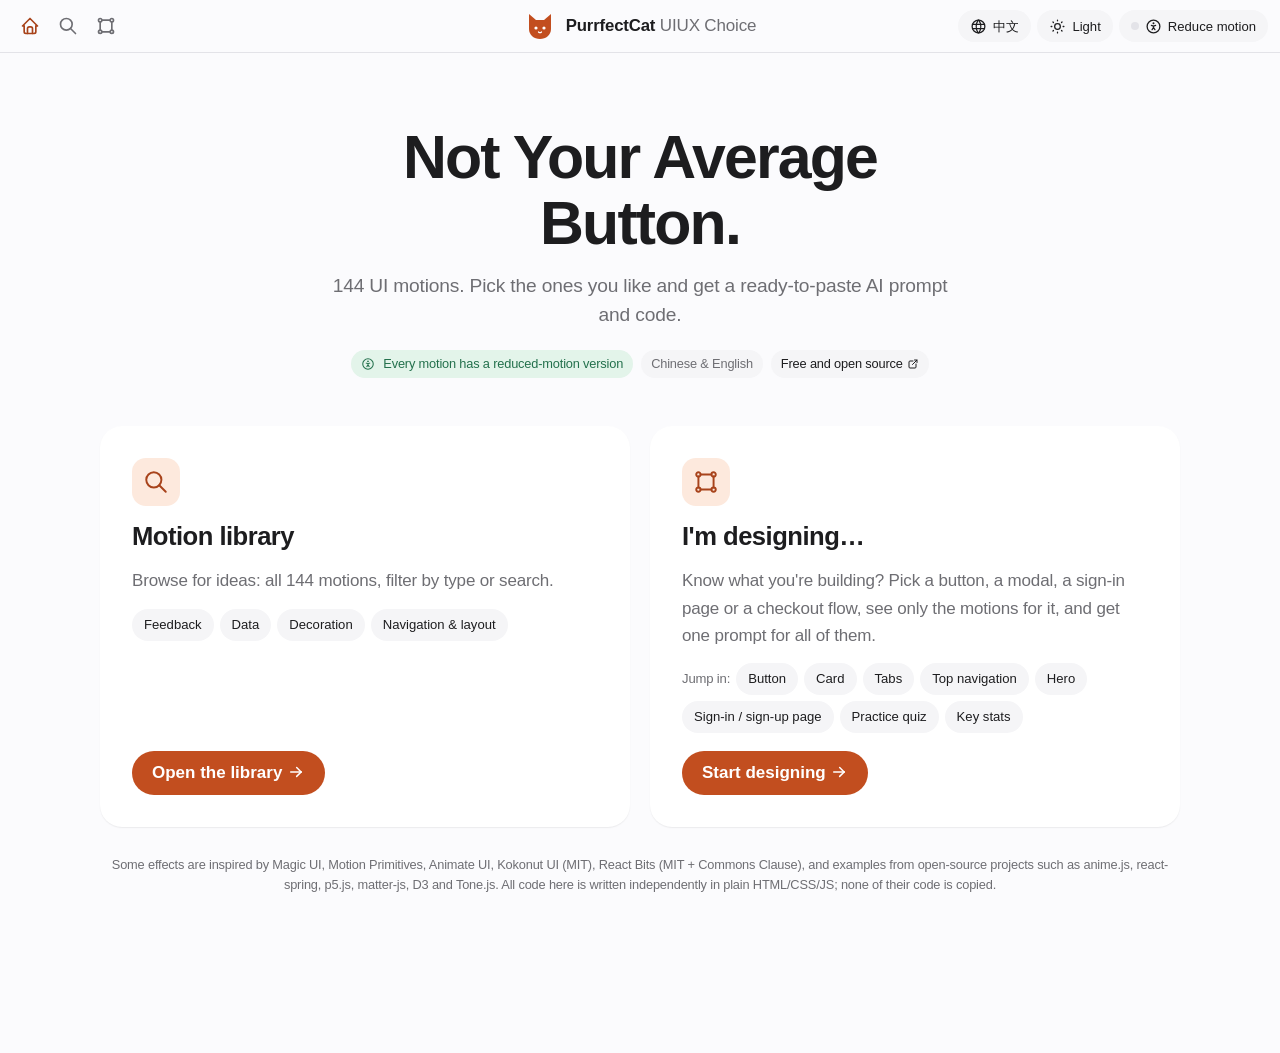
==== commit fa4985ab: "Add accounts, saved motions, own code and public/private profile pages Supabase-backed (schema + RLS" ====
--- a/site/index.html
+++ b/site/index.html
@@ -33,6 +33,7 @@
       <div><b>PurrfectCat</b> <span>UIUX Choice</span><div id="tagline" class="sr-only"></div></div>
     </a>
     <div class="tools">
+      <button type="button" class="chip" id="btn-acct" hidden></button>
       <button type="button" class="chip" id="btn-lang"></button>
       <button type="button" class="chip" id="btn-theme"></button>
       <button type="button" class="chip" id="btn-rm" aria-pressed="false"></button>
@@ -53,8 +54,11 @@
 <div class="toast" id="toast" role="status" aria-live="polite"></div>
 
 <noscript><p class="wrap">这个网站需要开启 JavaScript。This site needs JavaScript.</p></noscript>
+<script src="assets/config.js"></script>
+<script src="assets/cloud.js"></script>
 <script src="assets/content.js"></script>
 <script src="assets/previews.js"></script>
+<script src="assets/profile.js"></script>
 <script src="assets/app.js"></script>
 </body>
 </html>
--- a/site/assets/style.css
+++ b/site/assets/style.css
@@ -1763,3 +1763,100 @@
 /* 「自动循环播放」开关 */
 .loopflt svg.ic-s { width: 14px; height: 14px; }
 .loopflt[aria-pressed="true"] { background: var(--accent-soft); color: var(--accent-ink); border-color: var(--accent); }
+
+/* 「全部选推荐」前的引导文字 */
+.mtools__hint { color: var(--muted); font-size: 0.85rem; }
+.mtools .btn.primary.sm svg.ic-s { width: 14px; height: 14px; }
+
+/* 第三步：「你的网站是做什么的？」 */
+.ctx { display: grid; gap: 6px; margin: 4px 0 14px; }
+.ctx label { font-weight: 600; font-size: 0.92rem; }
+.ctx textarea { width: 100%; box-sizing: border-box; resize: vertical; min-height: 64px; padding: 10px 12px; border: 1.5px solid var(--border); border-radius: var(--r-sm); background: var(--bg); color: var(--ink); font: inherit; line-height: 1.5; }
+.ctx textarea:focus-visible { outline: 3px solid var(--accent); outline-offset: 1px; border-color: var(--accent); }
+.ctx small { color: var(--muted); font-size: 0.8rem; }
+
+/* 首页「免费开源」链到 GitHub */
+.pill-link { text-decoration: none; color: inherit; display: inline-flex; align-items: center; gap: 4px; }
+.pill-link:hover { color: var(--accent-ink); text-decoration: underline; text-underline-offset: 3px; }
+.pill-link svg.ic-s { width: 12px; height: 12px; }
+
+/* ===== 账号、收藏、个人主页 ===== */
+#btn-acct[hidden] { display: none; }
+#btn-acct .lbl { max-width: 9em; overflow: hidden; text-overflow: ellipsis; }
+
+/* 卡片右上角的收藏爱心 */
+.savebtn { position: absolute; top: 8px; right: 8px; z-index: 3; width: 32px; height: 32px; display: grid; place-items: center; padding: 0; border: 1px solid var(--border); border-radius: 50%; background: var(--surface); color: var(--muted); cursor: pointer;
+  transition: color var(--fast), border-color var(--fast), transform var(--fast) var(--ease); }
+.savebtn svg { width: 16px; height: 16px; }
+.savebtn:hover, .savebtn:focus-visible { color: var(--accent); border-color: var(--accent); }
+.savebtn:active { transform: scale(0.9); }
+.savebtn[aria-pressed="true"] { color: var(--accent); border-color: var(--accent); background: var(--accent-soft); }
+.savebtn[aria-pressed="true"] svg { fill: currentColor; }
+[data-rm="1"] .savebtn:active { transform: none; }
+.dlg-save { display: flex; gap: 8px; align-items: center; margin-top: 12px; }
+.dlg-save .savebtn { position: static; width: 34px; height: 34px; }
+
+/* 主页 */
+.prof { padding: 8px 0 24px; }
+.prof__state { padding: 40px 0; color: var(--muted); text-align: center; }
+.prof__state.bad { color: var(--bad); }
+.prof__head { display: flex; flex-wrap: wrap; align-items: center; gap: 16px 20px; padding: 20px 0 18px; }
+.avatar { width: 72px; height: 72px; flex: none; display: grid; place-items: center; border-radius: 50%; background: var(--accent-soft); color: var(--accent-ink); font: 700 1.9rem var(--font); }
+.prof__id { flex: 1 1 220px; min-width: 0; }
+.prof__id h1 { margin: 0; font-size: 1.6rem; line-height: 1.2; overflow-wrap: anywhere; }
+.prof__handle { margin: 2px 0 0; color: var(--muted); }
+.prof__bio { margin: 8px 0 0; }
+.prof__stat { margin: 8px 0 0; color: var(--muted); font-size: 0.85rem; }
+.prof__acts { display: flex; flex-wrap: wrap; gap: 8px; }
+.btn.quiet { border-color: transparent; background: transparent; color: var(--muted); }
+.prof__filters { margin: 4px 0 16px; display: flex; flex-wrap: wrap; gap: 8px; }
+.prof__filters .count { margin-left: 4px; color: var(--muted); font-size: 0.75rem; }
+.prof__cards { display: grid; grid-template-columns: repeat(auto-fill, minmax(260px, 1fr)); gap: 14px; }
+.prof__empty { padding: 36px 16px; text-align: center; color: var(--muted); border: 1.5px dashed var(--border); border-radius: var(--r-lg); }
+.prof__empty .btn { margin-top: 8px; }
+
+/* 卡片下方的操作条（只有主人看得到） */
+.pcard { padding: 0; overflow: hidden; }
+.pcard .mbody { padding-right: 14px; }
+.pcard .msum { padding: 0 14px; }
+.pcard__bar { display: flex; flex-wrap: wrap; gap: 6px; padding: 10px 14px 12px; border-top: 1px solid var(--border); }
+.chip.sm { height: 28px; padding: 0 10px; font-size: 0.78rem; }
+.chip.sm svg { width: 14px; height: 14px; }
+.chip.like[aria-pressed="true"] { color: var(--accent); }
+.chip.like[aria-pressed="true"] svg { fill: currentColor; }
+.chip.vis { margin-right: auto; }
+.chip.del:hover, .chip.del.armed { border-color: var(--bad); color: var(--bad); }
+.pcard .stage .sandbox { position: absolute; inset: 0; width: 100%; height: 100%; border: 0; background: transparent; }
+.runbtn { display: inline-flex; align-items: center; gap: 6px; height: 34px; padding: 0 14px; border: 1px solid var(--border); border-radius: 999px; background: var(--surface); color: var(--ink); font: 600 0.82rem var(--font); cursor: pointer; }
+.runbtn:hover, .runbtn:focus-visible { border-color: var(--accent); color: var(--accent-ink); }
+.pill.vis.public { background: var(--ok-soft); color: var(--ok); }
+
+/* 表单（登录、起名字、添加代码） */
+.form { display: grid; gap: 14px; margin-top: 12px; }
+.field { display: grid; gap: 6px; min-width: 0; border: 0; padding: 0; margin: 0; }
+.field > span, .field > legend { font-weight: 600; font-size: 0.88rem; padding: 0; }
+.field small { color: var(--muted); font-size: 0.8rem; }
+.field input:not([type="radio"]), .field textarea { width: 100%; box-sizing: border-box; padding: 10px 12px; border: 1.5px solid var(--border); border-radius: 12px; background: var(--surface); color: var(--ink); font: inherit; }
+.field input:focus-visible, .field textarea:focus-visible { outline: 3px solid var(--accent); outline-offset: 1px; border-color: var(--accent); }
+.field input[readonly] { background: var(--surface-2); color: var(--muted); }
+.field textarea.code { font: 0.82rem/1.5 ui-monospace, "SF Mono", Menlo, Consolas, monospace; resize: vertical; tab-size: 2; }
+.radio { display: flex; gap: 8px; align-items: flex-start; font-size: 0.9rem; }
+.radio input { margin-top: 3px; }
+.pubwarn { color: var(--bad); }
+.hint { display: flex; gap: 6px; align-items: center; margin: 0; color: var(--muted); font-size: 0.8rem; }
+.hint svg { flex: none; }
+.form .row { display: flex; gap: 8px; flex-wrap: wrap; }
+.form__msg { margin: 0; min-height: 1.3em; color: var(--muted); font-size: 0.88rem; }
+.form__msg.bad { color: var(--bad); }
+.tryhost { position: relative; height: 200px; border: 1px solid var(--border); border-radius: var(--r-md, 12px); }
+.tryhost[hidden] { display: none; }
+.tryhost .sandbox { position: absolute; inset: 0; width: 100%; height: 100%; border: 0; }
+
+/* 窄屏：多了账号按钮，顶栏放不下时先让出 logo（左边的「首页」图标本来就能回首页） */
+@media (max-width: 440px) {
+  .top .wrap { gap: 6px; }
+  .brand { flex: 0 1 auto; min-width: 0; margin-right: auto; }
+  .brand svg { display: none; }
+  .tools { gap: 4px; }
+  .tools .chip { padding: 0 10px; }
+}
